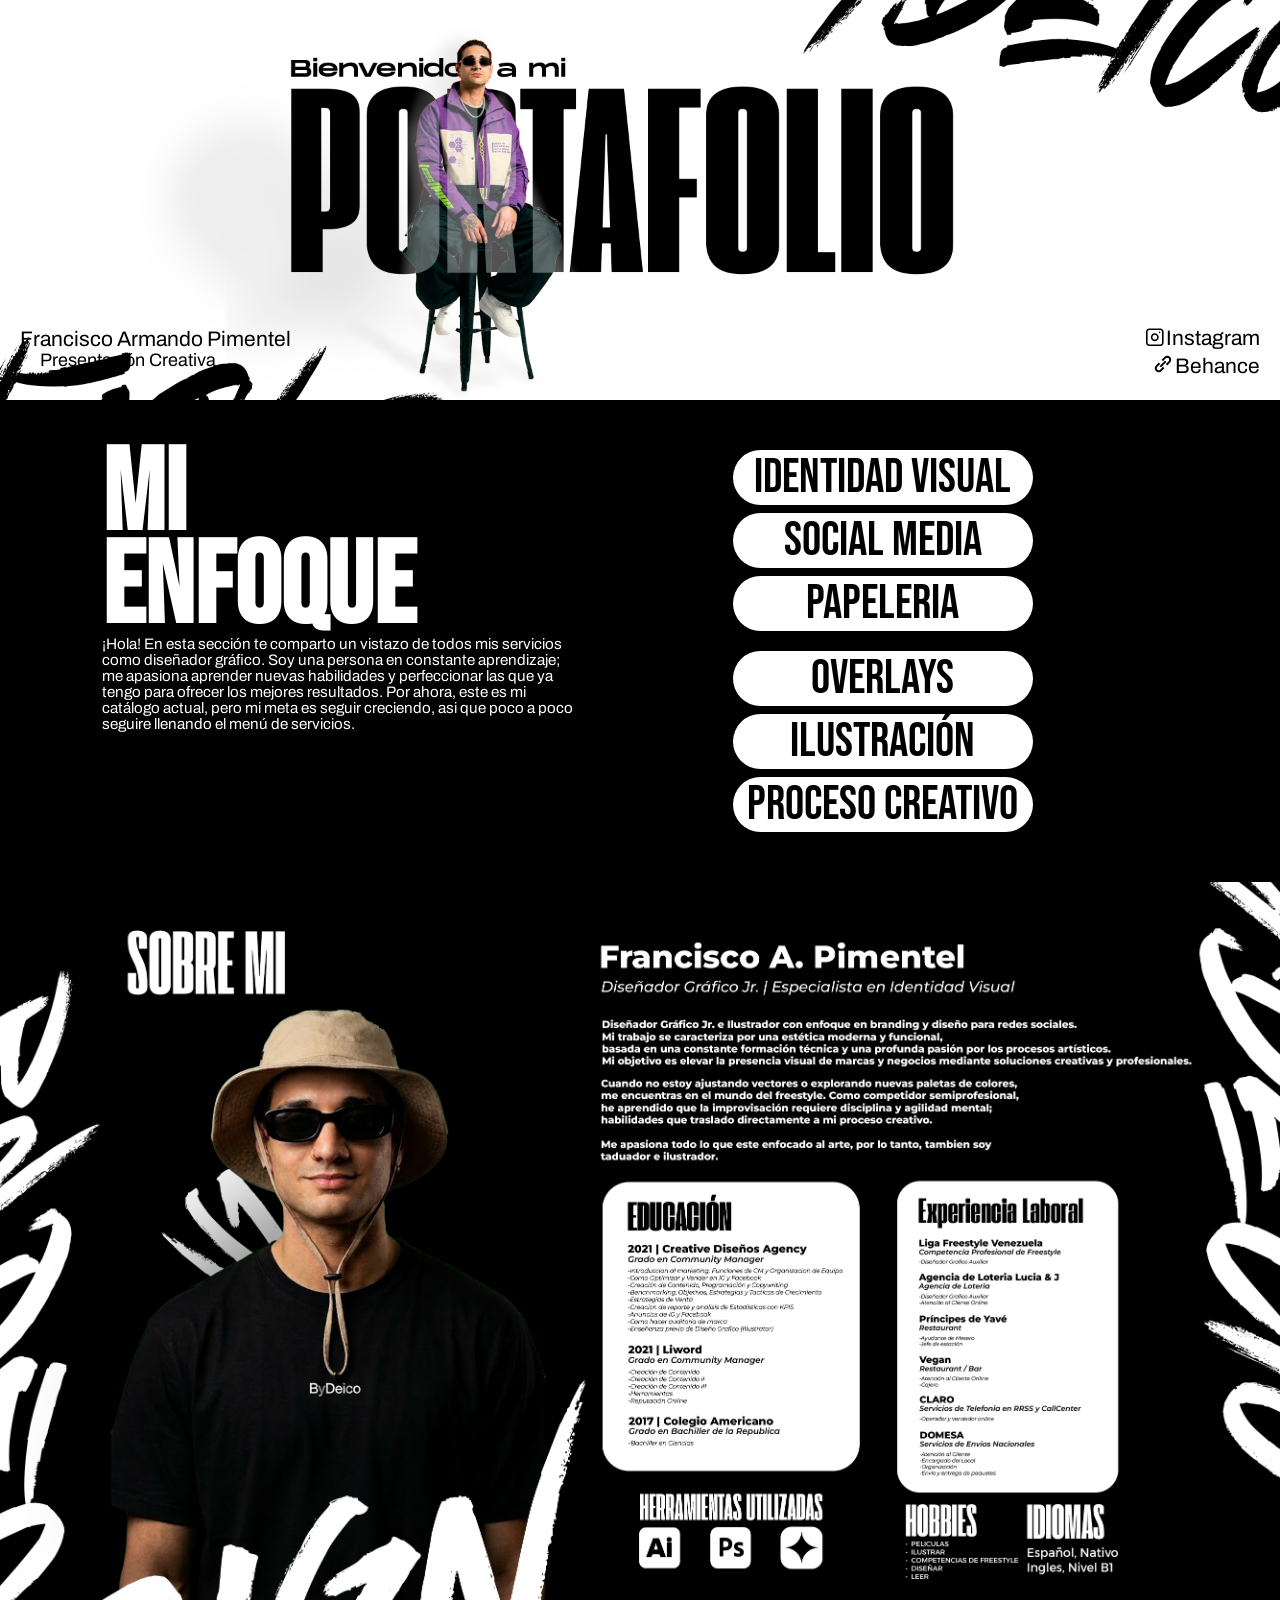
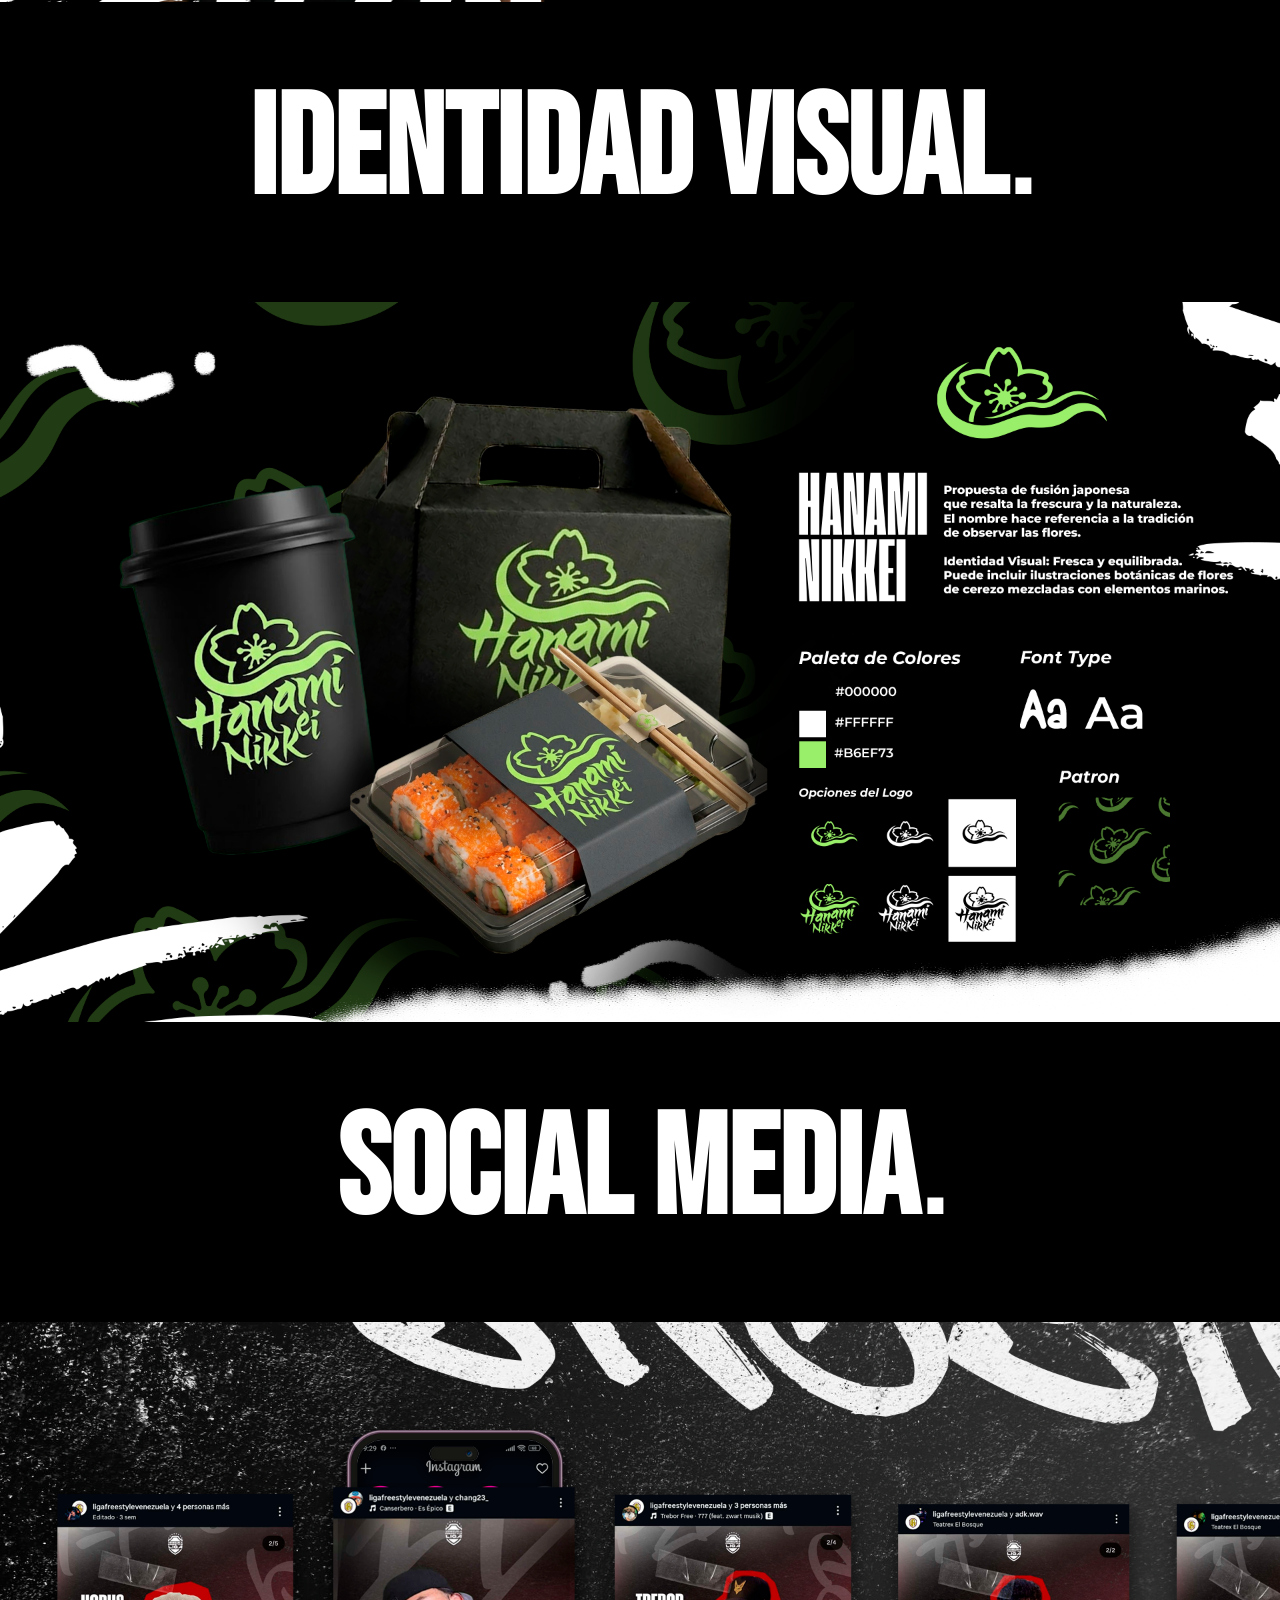
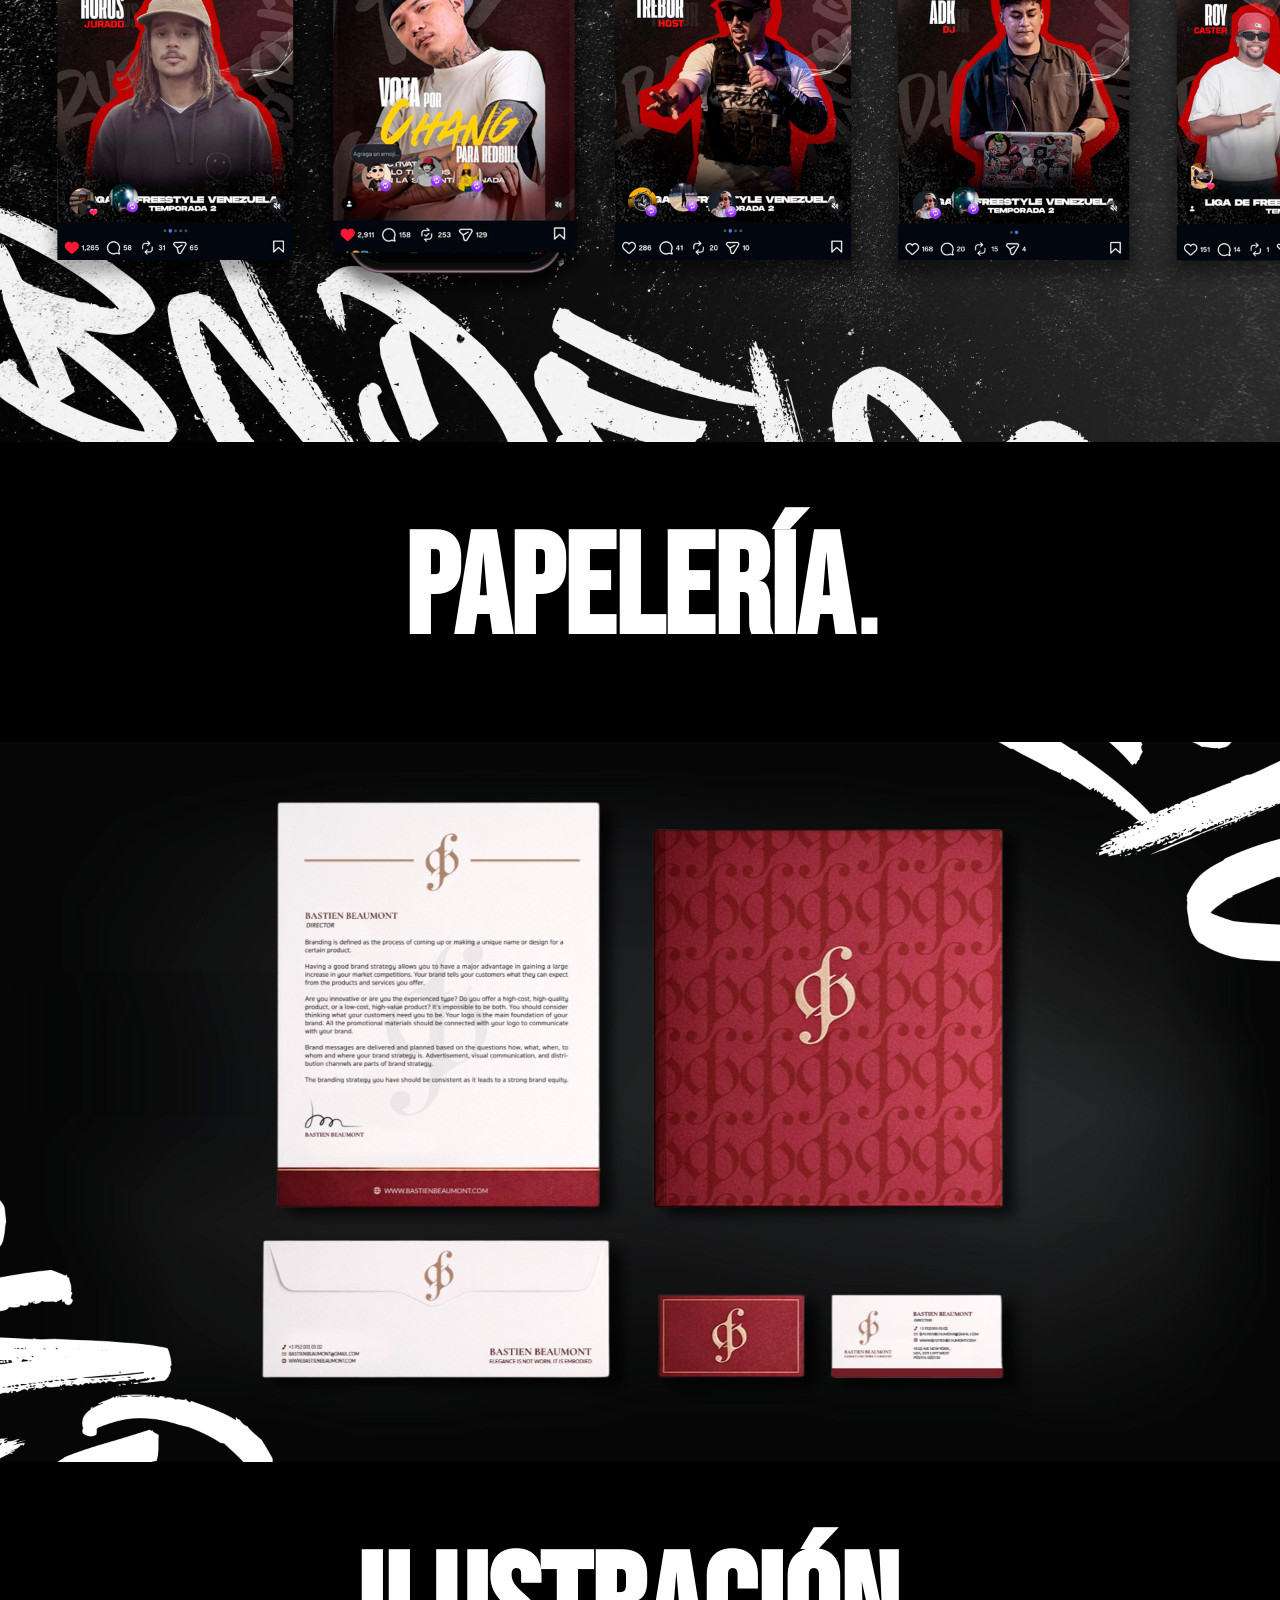
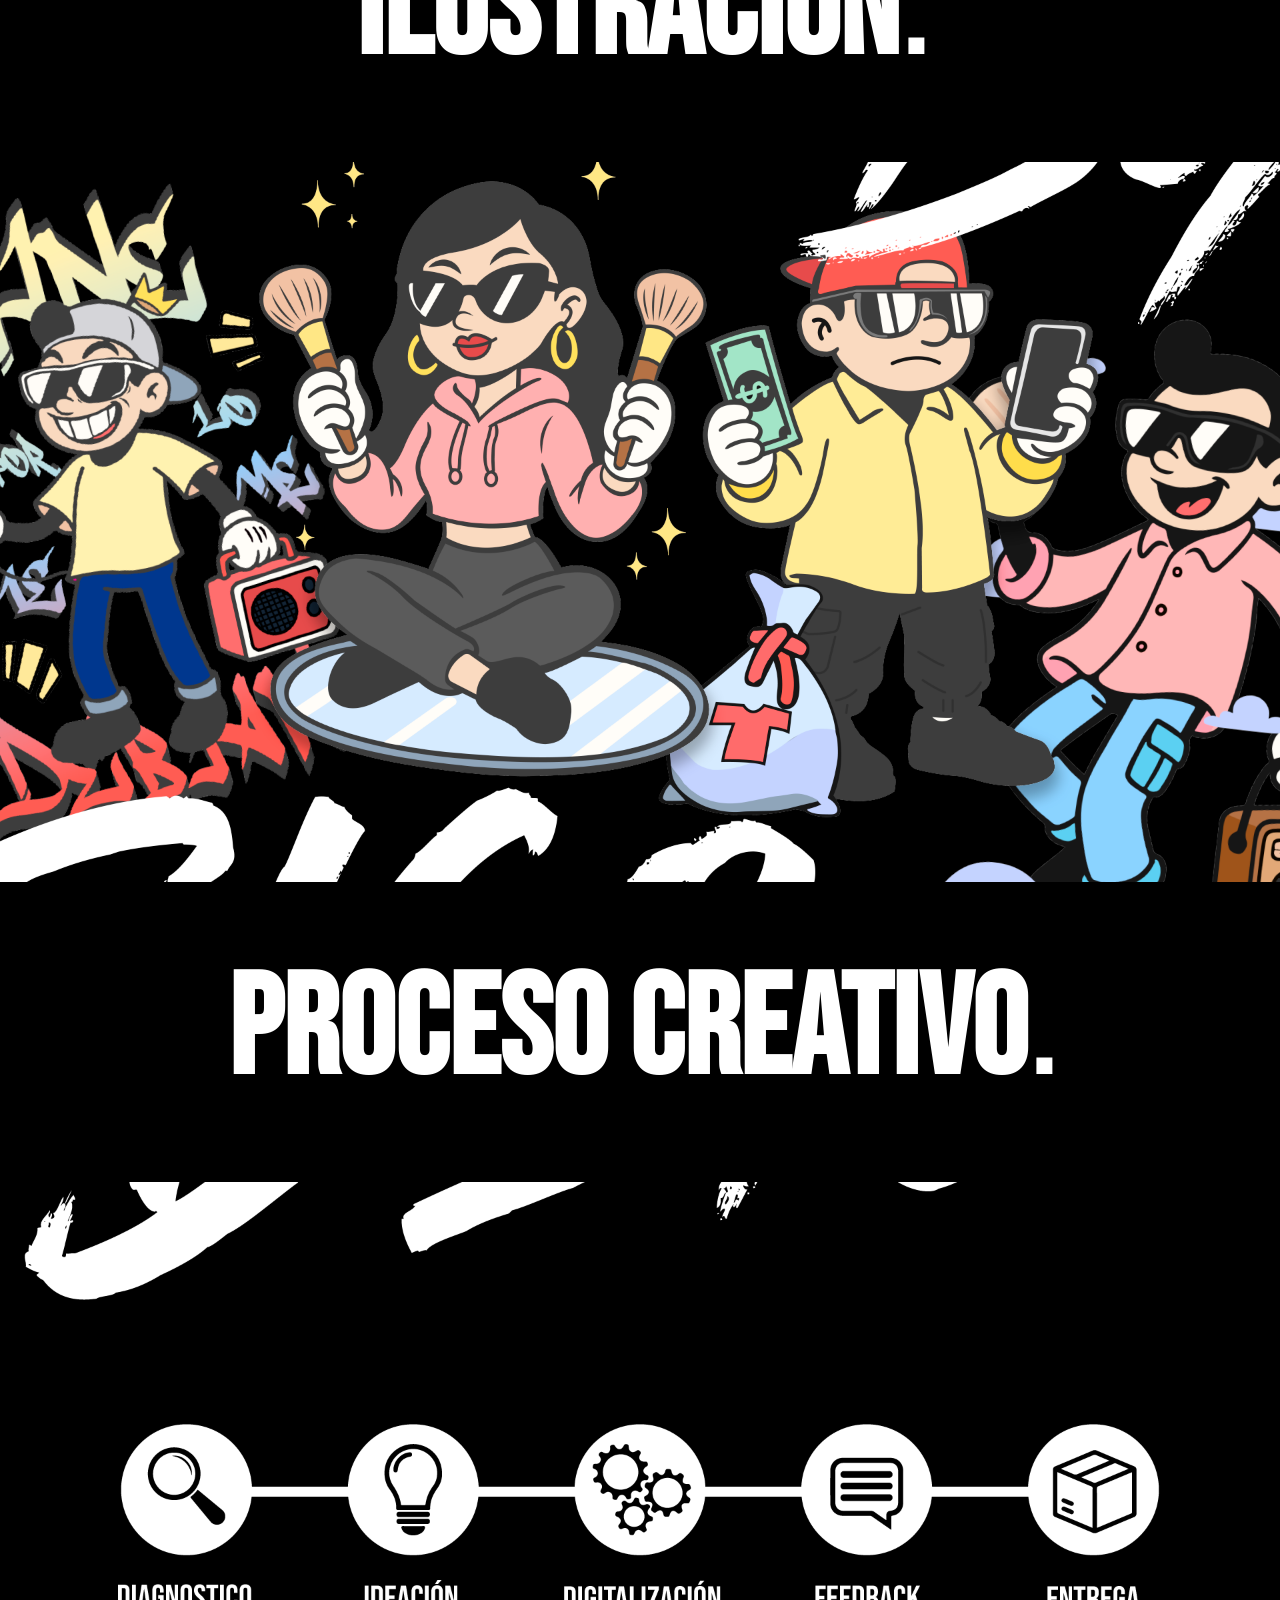
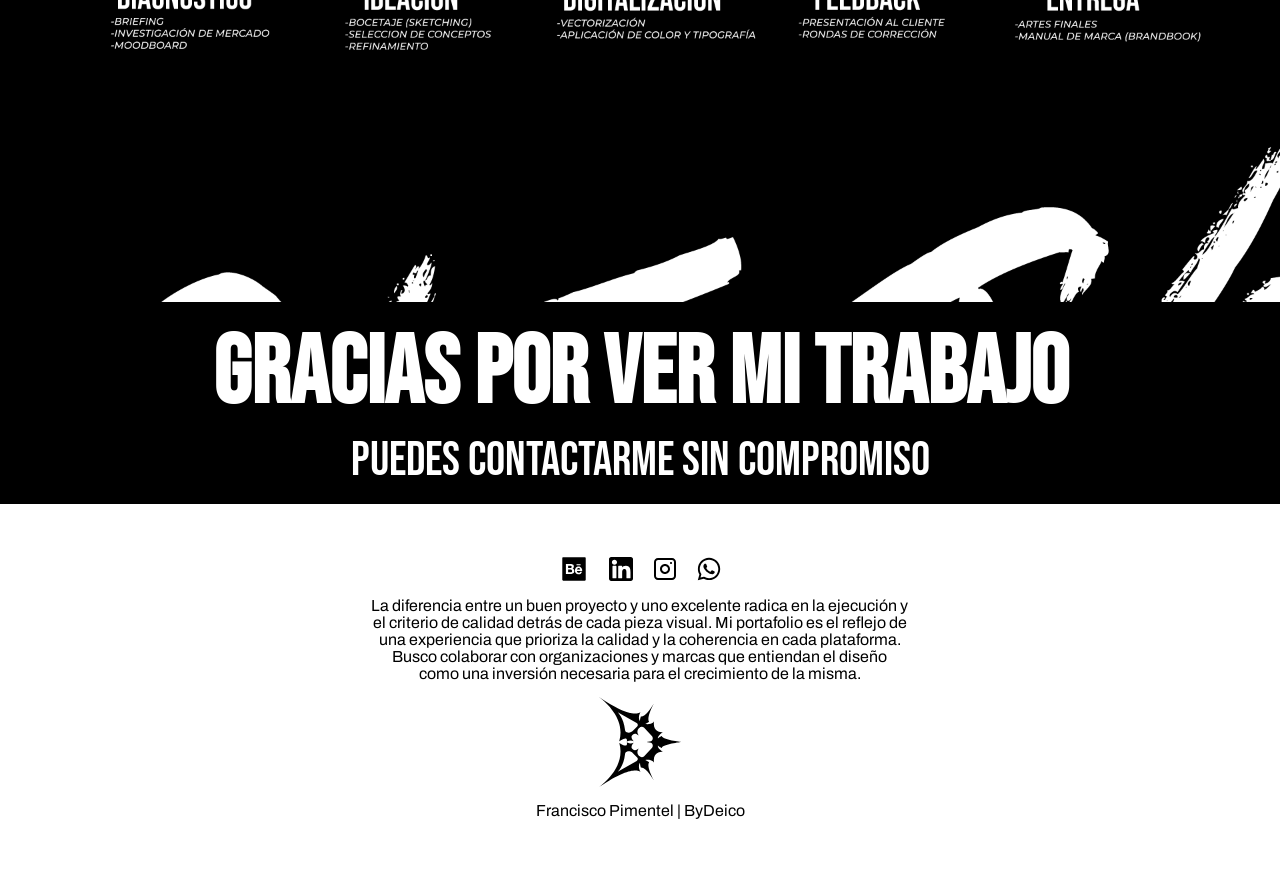
==== index.html @ e5967433 "Otra subida" ====
<!doctype html>
<html lang="en">
  <head>
    <meta charset="UTF-8" />
    <meta name="viewport" content="width=device-width, initial-scale=1.0" />
    <title>Portafolio byDeico</title>
    <link rel="stylesheet" href="visual.css" />
    <link rel="stylesheet" href="imagenes.css" />
    <link rel="stylesheet" href="botones.css" />
    <link rel="stylesheet" href="animaciones.css" />
    <link rel="stylesheet" href="textos.css" />
    <link rel="stylesheet" href="botones.css" />
    <link rel="stylesheet" href="iconos/linkicon.css" />
    <link rel="stylesheet" href="nav.css" />
  </head>
  <body>
    <nav class="nav-hidden">
      <div class="nav-deico">
        <svg
          class="nav-svg"
          version="1.1"
          id="Capa_1"
          xmlns="http://www.w3.org/2000/svg"
          xmlns:xlink="http://www.w3.org/1999/xlink"
          x="0px"
          y="0px"
          viewBox="0 0 1080 1080"
          style="enable-background: new 0 0 1080 1080"
          xml:space="preserve"
        >
          <g>
            <path
              class="st0"
              d="M658.8,548.85c21.11,11.29,25.69,39.57,9.22,56.95l-82.76,87.3c-14.52,15.32-39.01,15.05-53.19-0.58l-6.9-7.65
		c-13.64-15.13-17.04-36.9-8.66-55.47l8.65-19.18l-19.99,12.58c-13.68,8.61-31.5,6.56-42.88-4.92l-6.21-6.27
		c-14.33-14.47-6.64-33.72,4.46-50.8l11.7-13.65c-39.26,21.46-74.61-4.15-74.61-4.15c15.6,78.03-81.68,4.39-81.68,4.39
		c79.04,270.44-208.7,472.46-222.36,481.86C473.53,768.31,545.64,863.8,545.64,863.8c-35.11-66.32-5.85-98.51-5.85-98.51
		c0,26.33,9.75,49.74,9.75,49.74c61.44-2.93,139.47,140.45,139.47,140.45c-90.7-173.61-48.77-197.01-48.77-197.01l-42.91-25.36
		c80.95-7.8,94.61,30.23,94.61,30.23c-20.48-126.79,94.61-118.01,94.61-118.01c-63.4-41.94-52.67-68.27-52.67-68.27
		c2.93,9.75,41.94,27.31,41.94,27.31C781.66,563.41,986.48,540,986.48,540h-0.07c0,0-204.82-23.41-210.67-64.37
		c0,0-39.01,17.56-41.94,27.31c0,0-10.73-26.33,52.67-68.27c0,0-115.09,8.78-94.61-118.01c0,0-13.65,38.04-94.61,30.23l42.91-25.36
		c0,0-41.94-23.41,48.77-197.01c0,0-78.02,143.37-139.47,140.45c0,0-9.75,23.41-9.75,49.74c0,0-29.26-32.19,5.85-98.51
		c0,0-72.11,95.49-452.04-165.46c13.66,9.41,301.39,211.43,222.36,481.86c0,0,97.29-73.64,81.68,4.39c0,0,35.35-25.6,74.61-4.15
		l-11.7-13.65c-11.1-17.08-18.79-36.33-4.46-50.8l6.21-6.27c11.37-11.48,29.2-13.53,42.88-4.92l19.99,12.58l-8.65-19.18
		c-8.37-18.57-4.98-40.33,8.66-55.47l6.9-7.65c14.18-15.63,38.67-15.9,53.19-0.58l82.76,87.3c16.47,17.37,11.89,45.66-9.22,56.95
		l-49.78,7.79L658.8,548.85z M509.62,372.24l-46.11,47.52c-17.05,17.57-42.76,23.64-65.87,15.53v0
		c-10.6-3.72-18.03-13.27-19.16-24.45C365.12,278.28,299,218.42,299,218.42l205.27,116.43C517.86,342.56,520.5,361.03,509.62,372.24
		z M504.34,745.15L299.07,861.58c0,0,66.12-59.87,79.48-192.43c1.13-11.18,8.56-20.73,19.16-24.45v0
		c23.11-8.11,48.82-2.05,65.87,15.53l46.11,47.52C520.58,718.97,517.93,737.44,504.34,745.15z"
            />
          </g>
        </svg>
      </div>
      <div class="nav-botones">
        <a href="#identidadvisualv">Identidad Visual</a>
        <a href="#socialmediav">Social Media</a>
        <a href="#papeleriav">Papeleria</a>
        <a href="#overlaysv">Overlays</a>
        <a href="#ilustracionv">Ilustración</a>
        <a href="#procesocreativov">Proceso Creativo</a>
      </div>
      <div class="nav-logos">
        <a href="https://www.behance.net/ByDeico" target="_blank">
          <svg
            width="30px"
            height="30px"
            viewBox="0 0 1024 1024"
            xmlns="http://www.w3.org/2000/svg"
            class="icon"
          >
            <path
              d="M880 112H144c-17.7 0-32 14.3-32 32v736c0 17.7 14.3 32 32 32h736c17.7 0 32-14.3 32-32V144c0-17.7-14.3-32-32-32zM598.5 350.9h138.4v33.7H598.5v-33.7zM512 628.8a89.52 89.52 0 0 1-27 31c-11.8 8.2-24.9 14.2-38.8 17.7a167.4 167.4 0 0 1-44.6 5.7H236V342.1h161c16.3 0 31.1 1.5 44.6 4.3 13.4 2.8 24.8 7.6 34.4 14.1 9.5 6.5 17 15.2 22.3 26 5.2 10.7 7.9 24.1 7.9 40 0 17.2-3.9 31.4-11.7 42.9-7.9 11.5-19.3 20.8-34.8 28.1 21.1 6 36.6 16.7 46.8 31.7 10.4 15.2 15.5 33.4 15.5 54.8 0 17.4-3.3 32.3-10 44.8zM790.8 576H612.4c0 19.4 6.7 38 16.8 48 10.2 9.9 24.8 14.9 43.9 14.9 13.8 0 25.5-3.5 35.5-10.4 9.9-6.9 15.9-14.2 18.1-21.8h59.8c-9.6 29.7-24.2 50.9-44 63.7-19.6 12.8-43.6 19.2-71.5 19.2-19.5 0-37-3.2-52.7-9.3-15.1-5.9-28.7-14.9-39.9-26.5a121.2 121.2 0 0 1-25.1-41.2c-6.1-16.9-9.1-34.7-8.9-52.6 0-18.5 3.1-35.7 9.1-51.7 11.5-31.1 35.4-56 65.9-68.9 16.3-6.8 33.8-10.2 51.5-10 21 0 39.2 4 55 12.2a111.6 111.6 0 0 1 38.6 32.8c10.1 13.7 17.2 29.3 21.7 46.9 4.3 17.3 5.8 35.5 4.6 54.7zm-122-95.6c-10.8 0-19.9 1.9-26.9 5.6-7 3.7-12.8 8.3-17.2 13.6a48.4 48.4 0 0 0-9.1 17.4c-1.6 5.3-2.7 10.7-3.1 16.2H723c-1.6-17.3-7.6-30.1-15.6-39.1-8.4-8.9-21.9-13.7-38.6-13.7zm-248.5-10.1c8.7-6.3 12.9-16.7 12.9-31 .3-6.8-1.1-13.5-4.1-19.6-2.7-4.9-6.7-9-11.6-11.9a44.8 44.8 0 0 0-16.6-6c-6.4-1.2-12.9-1.8-19.3-1.7h-70.3v79.7h76.1c13.1.1 24.2-3.1 32.9-9.5zm11.8 72c-9.8-7.5-22.9-11.2-39.2-11.2h-81.8v94h80.2c7.5 0 14.4-.7 21.1-2.1s12.7-3.8 17.8-7.2c5.1-3.3 9.2-7.8 12.3-13.6 3-5.8 4.5-13.2 4.5-22.1 0-17.7-5-30.2-14.9-37.8z"
            />
          </svg>
        </a>
        <a href="https://www.linkedin.com/in/bydeico/" target="_blank">
          <svg
            height="24px"
            width="24px"
            version="1.1"
            id="Layer_1"
            xmlns="http://www.w3.org/2000/svg"
            xmlns:xlink="http://www.w3.org/1999/xlink"
            viewBox="0 0 382 382"
            xml:space="preserve"
          >
            <path
              d="M347.445,0H34.555C15.471,0,0,15.471,0,34.555v312.889C0,366.529,15.471,382,34.555,382h312.889
	C366.529,382,382,366.529,382,347.444V34.555C382,15.471,366.529,0,347.445,0z M118.207,329.844c0,5.554-4.502,10.056-10.056,10.056
	H65.345c-5.554,0-10.056-4.502-10.056-10.056V150.403c0-5.554,4.502-10.056,10.056-10.056h42.806
	c5.554,0,10.056,4.502,10.056,10.056V329.844z M86.748,123.432c-22.459,0-40.666-18.207-40.666-40.666S64.289,42.1,86.748,42.1
	s40.666,18.207,40.666,40.666S109.208,123.432,86.748,123.432z M341.91,330.654c0,5.106-4.14,9.246-9.246,9.246H286.73
	c-5.106,0-9.246-4.14-9.246-9.246v-84.168c0-12.556,3.683-55.021-32.813-55.021c-28.309,0-34.051,29.066-35.204,42.11v97.079
	c0,5.106-4.139,9.246-9.246,9.246h-44.426c-5.106,0-9.246-4.14-9.246-9.246V149.593c0-5.106,4.14-9.246,9.246-9.246h44.426
	c5.106,0,9.246,4.14,9.246,9.246v15.655c10.497-15.753,26.097-27.912,59.312-27.912c73.552,0,73.131,68.716,73.131,106.472
	L341.91,330.654L341.91,330.654z"
            />
          </svg>
        </a>
        <a href="https://www.instagram.com/bydeico/" target="_blank">
          <svg
            width="24px"
            height="24px"
            viewBox="0 0 24 24"
            fill="none"
            xmlns="http://www.w3.org/2000/svg"
          >
            <path
              fill-rule="evenodd"
              clip-rule="evenodd"
              d="M12 7C9.23858 7 7 9.23858 7 12C7 14.7614 9.23858 17 12 17C14.7614 17 17 14.7614 17 12C17 9.23858 14.7614 7 12 7ZM9 12C9 13.6569 10.3431 15 12 15C13.6569 15 15 13.6569 15 12C15 10.3431 13.6569 9 12 9C10.3431 9 9 10.3431 9 12Z"
            />
            <path
              d="M18 5C17.4477 5 17 5.44772 17 6C17 6.55228 17.4477 7 18 7C18.5523 7 19 6.55228 19 6C19 5.44772 18.5523 5 18 5Z"
            />
            <path
              fill-rule="evenodd"
              clip-rule="evenodd"
              d="M5 1C2.79086 1 1 2.79086 1 5V19C1 21.2091 2.79086 23 5 23H19C21.2091 23 23 21.2091 23 19V5C23 2.79086 21.2091 1 19 1H5ZM19 3H5C3.89543 3 3 3.89543 3 5V19C3 20.1046 3.89543 21 5 21H19C20.1046 21 21 20.1046 21 19V5C21 3.89543 20.1046 3 19 3Z"
            />
          </svg>
        </a>
        <a href="https://wa.me/584142463942" target="_blank">
          <?xml version="1.0" encoding="utf-8"?>
          <!-- Uploaded to: SVG Repo, www.svgrepo.com, Generator: SVG Repo Mixer Tools -->
          <svg
            width="24px"
            height="24px"
            viewBox="0 0 32 32"
            version="1.1"
            xmlns="http://www.w3.org/2000/svg"
          >
            <title>whatsapp</title>
            <path
              d="M26.576 5.363c-2.69-2.69-6.406-4.354-10.511-4.354-8.209 0-14.865 6.655-14.865 14.865 0 2.732 0.737 5.291 2.022 7.491l-0.038-0.070-2.109 7.702 7.879-2.067c2.051 1.139 4.498 1.809 7.102 1.809h0.006c8.209-0.003 14.862-6.659 14.862-14.868 0-4.103-1.662-7.817-4.349-10.507l0 0zM16.062 28.228h-0.005c-0 0-0.001 0-0.001 0-2.319 0-4.489-0.64-6.342-1.753l0.056 0.031-0.451-0.267-4.675 1.227 1.247-4.559-0.294-0.467c-1.185-1.862-1.889-4.131-1.889-6.565 0-6.822 5.531-12.353 12.353-12.353s12.353 5.531 12.353 12.353c0 6.822-5.53 12.353-12.353 12.353h-0zM22.838 18.977c-0.371-0.186-2.197-1.083-2.537-1.208-0.341-0.124-0.589-0.185-0.837 0.187-0.246 0.371-0.958 1.207-1.175 1.455-0.216 0.249-0.434 0.279-0.805 0.094-1.15-0.466-2.138-1.087-2.997-1.852l0.010 0.009c-0.799-0.74-1.484-1.587-2.037-2.521l-0.028-0.052c-0.216-0.371-0.023-0.572 0.162-0.757 0.167-0.166 0.372-0.434 0.557-0.65 0.146-0.179 0.271-0.384 0.366-0.604l0.006-0.017c0.043-0.087 0.068-0.188 0.068-0.296 0-0.131-0.037-0.253-0.101-0.357l0.002 0.003c-0.094-0.186-0.836-2.014-1.145-2.758-0.302-0.724-0.609-0.625-0.836-0.637-0.216-0.010-0.464-0.012-0.712-0.012-0.395 0.010-0.746 0.188-0.988 0.463l-0.001 0.002c-0.802 0.761-1.3 1.834-1.3 3.023 0 0.026 0 0.053 0.001 0.079l-0-0.004c0.131 1.467 0.681 2.784 1.527 3.857l-0.012-0.015c1.604 2.379 3.742 4.282 6.251 5.564l0.094 0.043c0.548 0.248 1.25 0.513 1.968 0.74l0.149 0.041c0.442 0.14 0.951 0.221 1.479 0.221 0.303 0 0.601-0.027 0.889-0.078l-0.031 0.004c1.069-0.223 1.956-0.868 2.497-1.749l0.009-0.017c0.165-0.366 0.261-0.793 0.261-1.242 0-0.185-0.016-0.366-0.047-0.542l0.003 0.019c-0.092-0.155-0.34-0.247-0.712-0.434z"
            ></path>
          </svg>
        </a>
      </div>
    </nav>
    <div class="imagen-contenedor">
      <!--Imagen de Portada, link de Behance, y texto-->
      <img class="portada-imagen" src="assets/Imagenes/portada.png" alt="Potada Portafolio" />
      <div class="texto-encima dg1">
        <!--Subtitulo del Nombre-->
        <h2>Presentación Creativa</h2>
      </div>
      <div class="texto-encima dg2">
        <!--Mi Nombre-->
        <h2>Francisco Armando Pimentel</h2>
      </div>
      <div class="texto-encima dg3">
        <!--Boton de Behance-->
        <h2>
          <a class="lb" href="https://www.behance.net/ByDeico" target="_blank">
            <div>
              <svg
                width="24"
                height="24"
                viewBox="0 0 24 24"
                fill="none"
                xmlns="http://www.w3.org/2000/svg"
              >
                <path
                  d="M14.8284 12L16.2426 13.4142L19.071 10.5858C20.6331 9.02365 20.6331 6.49099 19.071 4.9289C17.509 3.3668 14.9763 3.3668 13.4142 4.9289L10.5858 7.75732L12 9.17154L14.8284 6.34311C15.6095 5.56206 16.8758 5.56206 17.6568 6.34311C18.4379 7.12416 18.4379 8.39049 17.6568 9.17154L14.8284 12Z"
                  fill="currentColor"
                />
                <path
                  d="M12 14.8285L13.4142 16.2427L10.5858 19.0711C9.02372 20.6332 6.49106 20.6332 4.92896 19.0711C3.36686 17.509 3.36686 14.9764 4.92896 13.4143L7.75739 10.5858L9.1716 12L6.34317 14.8285C5.56212 15.6095 5.56212 16.8758 6.34317 17.6569C7.12422 18.4379 8.39055 18.4379 9.1716 17.6569L12 14.8285Z"
                  fill="currentColor"
                />
                <path
                  d="M14.8285 10.5857C15.219 10.1952 15.219 9.56199 14.8285 9.17147C14.4379 8.78094 13.8048 8.78094 13.4142 9.17147L9.1716 13.4141C8.78107 13.8046 8.78107 14.4378 9.1716 14.8283C9.56212 15.2188 10.1953 15.2188 10.5858 14.8283L14.8285 10.5857Z"
                  fill="currentColor"
                />
              </svg>
            </div>
            <p>Behance</p>
          </a>
        </h2>
      </div>
      <div class="texto-encima dg4">
        <!--Boton de IG-->
        <h2>
          <a class="li" href="https://www.instagram.com/bydeico/" target="_blank">
            <div>
              <svg
                width="20"
                height="20"
                viewBox="1 -2 25 25"
                fill="none"
                xmlns="http://www.w3.org/2000/svg"
              >
                <path
                  fill-rule="evenodd"
                  clip-rule="evenodd"
                  d="M12 7C9.23858 7 7 9.23858 7 12C7 14.7614 9.23858 17 12 17C14.7614 17 17 14.7614 17 12C17 9.23858 14.7614 7 12 7ZM9 12C9 13.6569 10.3431 15 12 15C13.6569 15 15 13.6569 15 12C15 10.3431 13.6569 9 12 9C10.3431 9 9 10.3431 9 12Z"
                  fill="currentColor"
                />
                <path
                  d="M18 5C17.4477 5 17 5.44772 17 6C17 6.55228 17.4477 7 18 7C18.5523 7 19 6.55228 19 6C19 5.44772 18.5523 5 18 5Z"
                  fill="currentColor"
                />
                <path
                  fill-rule="evenodd"
                  clip-rule="evenodd"
                  d="M5 1C2.79086 1 1 2.79086 1 5V19C1 21.2091 2.79086 23 5 23H19C21.2091 23 23 21.2091 23 19V5C23 2.79086 21.2091 1 19 1H5ZM19 3H5C3.89543 3 3 3.89543 3 5V19C3 20.1046 3.89543 21 5 21H19C20.1046 21 21 20.1046 21 19V5C21 3.89543 20.1046 3 19 3Z"
                  fill="currentColor"
                />
              </svg>
            </div>
            <p>Instagram</p>
          </a>
        </h2>
      </div>
    </div>

    <div class="perfil-profesional">
      <!--Aqui va a que me dedico-->
      <div class="infop">
        <h4 class="stitulos">Mi Enfoque</h4>
        <p class="infopp">
          ¡Hola! En esta sección te comparto un vistazo de todos mis servicios como diseñador
          gráfico. Soy una persona en constante aprendizaje; me apasiona aprender nuevas habilidades
          y perfeccionar las que ya tengo para ofrecer los mejores resultados. Por ahora, este es mi
          catálogo actual, pero mi meta es seguir creciendo, asi que poco a poco seguire llenando el
          menú de servicios.
        </p>
      </div>
      <div class="seccion-botones">
        <div class="mask-btn">
          <a class="botonb" href="#identidadvisualv">Identidad Visual</a>
          <a class="botonb" href="#socialmediav">Social Media</a>
          <a class="botonb" href="#papeleriav">Papeleria</a>
        </div>
        <div class="mask-btn">
          <a class="botonb" href="#overlaysv">Overlays</a>
          <a class="botonb" href="#ilustracionv">Ilustración</a>
          <a class="botonb" href="#procesocreativov">Proceso Creativo</a>
        </div>
      </div>
    </div>
    <div class="imagen-contenedor" id="sobremi">
      <!--Aqui ira la imagen sobre mi-->
      <img src="assets/Imagenes/sobremi.png" alt="About Me" />
    </div>

    <div class="titulo" id="identidadvisualv">
      <!--Titulo Identidad Visual-->
      <h3>Identidad Visual</h3>
    </div>
    <div class="imagen-contenedor">
      <!--Imagen de Mockups y varios logos-->
      <img src="assets/Imagenes/branding.png" alt="Mockups" />
    </div>

    <div class="titulo" id="socialmediav">
      <!--Titulo Social Media-->
      <h3 class="titulos">Social Media</h3>
    </div>
    <div class="imagen-contenedor">
      <!--Imagen de Posts-->
      <img src="assets/Imagenes/socialmedia.png" alt="Muestra de Posts" />
    </div>

    <div class="titulo" id="papeleriav">
      <!--Titulo Papeleria-->
      <h3 class="titulos">Papelería</h3>
    </div>
    <div class="imagen-contenedor">
      <!--Imagen de Papeleria-->
      <img src="assets/Imagenes/papeleria.png" alt="Muestra de Papeleria" />
    </div>

    <!--Titulo Ilustracion-->
    <div class="titulo" id="ilustracionv">
      <h3 class="titulos">Ilustración</h3>
    </div>
    <div class="imagen-contenedor">
      <!--Imagen de Ilustración-->
      <img src="assets/Imagenes/ilustracion.png" alt="Muestra de Ilustracion" />
    </div>

    <!--Titulo Proceso Creativo-->
    <div class="titulo" id="procesocreativov">
      <h3 class="titulos">Proceso Creativo</h3>
    </div>
    <div class="imagen-contenedor">
      <!--Imagen de Proceso Creativo-->
      <img src="assets/Imagenes/proceso.png" alt="Muestra de Proceso Creativo" />
    </div>

    <!--Titulo Proceso Creativo-->
    <div class="titulof">
      <h3>Gracias por ver mi trabajo</h3>
      <p>Puedes contactarme sin compromiso</p>
    </div>

    <!--Seccion de Contactos-->
    <div class="contacto">
      <div class="iconos">
        <a href="https://www.behance.net/ByDeico" target="_blank">
          <svg
            width="30px"
            height="30px"
            viewBox="0 0 1024 1024"
            xmlns="http://www.w3.org/2000/svg"
            class="icon"
          >
            <path
              d="M880 112H144c-17.7 0-32 14.3-32 32v736c0 17.7 14.3 32 32 32h736c17.7 0 32-14.3 32-32V144c0-17.7-14.3-32-32-32zM598.5 350.9h138.4v33.7H598.5v-33.7zM512 628.8a89.52 89.52 0 0 1-27 31c-11.8 8.2-24.9 14.2-38.8 17.7a167.4 167.4 0 0 1-44.6 5.7H236V342.1h161c16.3 0 31.1 1.5 44.6 4.3 13.4 2.8 24.8 7.6 34.4 14.1 9.5 6.5 17 15.2 22.3 26 5.2 10.7 7.9 24.1 7.9 40 0 17.2-3.9 31.4-11.7 42.9-7.9 11.5-19.3 20.8-34.8 28.1 21.1 6 36.6 16.7 46.8 31.7 10.4 15.2 15.5 33.4 15.5 54.8 0 17.4-3.3 32.3-10 44.8zM790.8 576H612.4c0 19.4 6.7 38 16.8 48 10.2 9.9 24.8 14.9 43.9 14.9 13.8 0 25.5-3.5 35.5-10.4 9.9-6.9 15.9-14.2 18.1-21.8h59.8c-9.6 29.7-24.2 50.9-44 63.7-19.6 12.8-43.6 19.2-71.5 19.2-19.5 0-37-3.2-52.7-9.3-15.1-5.9-28.7-14.9-39.9-26.5a121.2 121.2 0 0 1-25.1-41.2c-6.1-16.9-9.1-34.7-8.9-52.6 0-18.5 3.1-35.7 9.1-51.7 11.5-31.1 35.4-56 65.9-68.9 16.3-6.8 33.8-10.2 51.5-10 21 0 39.2 4 55 12.2a111.6 111.6 0 0 1 38.6 32.8c10.1 13.7 17.2 29.3 21.7 46.9 4.3 17.3 5.8 35.5 4.6 54.7zm-122-95.6c-10.8 0-19.9 1.9-26.9 5.6-7 3.7-12.8 8.3-17.2 13.6a48.4 48.4 0 0 0-9.1 17.4c-1.6 5.3-2.7 10.7-3.1 16.2H723c-1.6-17.3-7.6-30.1-15.6-39.1-8.4-8.9-21.9-13.7-38.6-13.7zm-248.5-10.1c8.7-6.3 12.9-16.7 12.9-31 .3-6.8-1.1-13.5-4.1-19.6-2.7-4.9-6.7-9-11.6-11.9a44.8 44.8 0 0 0-16.6-6c-6.4-1.2-12.9-1.8-19.3-1.7h-70.3v79.7h76.1c13.1.1 24.2-3.1 32.9-9.5zm11.8 72c-9.8-7.5-22.9-11.2-39.2-11.2h-81.8v94h80.2c7.5 0 14.4-.7 21.1-2.1s12.7-3.8 17.8-7.2c5.1-3.3 9.2-7.8 12.3-13.6 3-5.8 4.5-13.2 4.5-22.1 0-17.7-5-30.2-14.9-37.8z"
            />
          </svg>
        </a>
        <a href="https://www.linkedin.com/in/bydeico/" target="_blank">
          <svg
            height="24px"
            width="24px"
            version="1.1"
            id="Layer_1"
            xmlns="http://www.w3.org/2000/svg"
            xmlns:xlink="http://www.w3.org/1999/xlink"
            viewBox="0 0 382 382"
            xml:space="preserve"
          >
            <path
              d="M347.445,0H34.555C15.471,0,0,15.471,0,34.555v312.889C0,366.529,15.471,382,34.555,382h312.889
	C366.529,382,382,366.529,382,347.444V34.555C382,15.471,366.529,0,347.445,0z M118.207,329.844c0,5.554-4.502,10.056-10.056,10.056
	H65.345c-5.554,0-10.056-4.502-10.056-10.056V150.403c0-5.554,4.502-10.056,10.056-10.056h42.806
	c5.554,0,10.056,4.502,10.056,10.056V329.844z M86.748,123.432c-22.459,0-40.666-18.207-40.666-40.666S64.289,42.1,86.748,42.1
	s40.666,18.207,40.666,40.666S109.208,123.432,86.748,123.432z M341.91,330.654c0,5.106-4.14,9.246-9.246,9.246H286.73
	c-5.106,0-9.246-4.14-9.246-9.246v-84.168c0-12.556,3.683-55.021-32.813-55.021c-28.309,0-34.051,29.066-35.204,42.11v97.079
	c0,5.106-4.139,9.246-9.246,9.246h-44.426c-5.106,0-9.246-4.14-9.246-9.246V149.593c0-5.106,4.14-9.246,9.246-9.246h44.426
	c5.106,0,9.246,4.14,9.246,9.246v15.655c10.497-15.753,26.097-27.912,59.312-27.912c73.552,0,73.131,68.716,73.131,106.472
	L341.91,330.654L341.91,330.654z"
            />
          </svg>
        </a>
        <a href="https://www.instagram.com/bydeico/" target="_blank">
          <svg
            width="24px"
            height="24px"
            viewBox="0 0 24 24"
            fill="none"
            xmlns="http://www.w3.org/2000/svg"
          >
            <path
              fill-rule="evenodd"
              clip-rule="evenodd"
              d="M12 7C9.23858 7 7 9.23858 7 12C7 14.7614 9.23858 17 12 17C14.7614 17 17 14.7614 17 12C17 9.23858 14.7614 7 12 7ZM9 12C9 13.6569 10.3431 15 12 15C13.6569 15 15 13.6569 15 12C15 10.3431 13.6569 9 12 9C10.3431 9 9 10.3431 9 12Z"
            />
            <path
              d="M18 5C17.4477 5 17 5.44772 17 6C17 6.55228 17.4477 7 18 7C18.5523 7 19 6.55228 19 6C19 5.44772 18.5523 5 18 5Z"
            />
            <path
              fill-rule="evenodd"
              clip-rule="evenodd"
              d="M5 1C2.79086 1 1 2.79086 1 5V19C1 21.2091 2.79086 23 5 23H19C21.2091 23 23 21.2091 23 19V5C23 2.79086 21.2091 1 19 1H5ZM19 3H5C3.89543 3 3 3.89543 3 5V19C3 20.1046 3.89543 21 5 21H19C20.1046 21 21 20.1046 21 19V5C21 3.89543 20.1046 3 19 3Z"
            />
          </svg>
        </a>
        <a href="https://wa.me/584142463942" target="_blank">
          <?xml version="1.0" encoding="utf-8"?>
          <!-- Uploaded to: SVG Repo, www.svgrepo.com, Generator: SVG Repo Mixer Tools -->
          <svg
            width="24px"
            height="24px"
            viewBox="0 0 32 32"
            version="1.1"
            xmlns="http://www.w3.org/2000/svg"
          >
            <title>whatsapp</title>
            <path
              d="M26.576 5.363c-2.69-2.69-6.406-4.354-10.511-4.354-8.209 0-14.865 6.655-14.865 14.865 0 2.732 0.737 5.291 2.022 7.491l-0.038-0.070-2.109 7.702 7.879-2.067c2.051 1.139 4.498 1.809 7.102 1.809h0.006c8.209-0.003 14.862-6.659 14.862-14.868 0-4.103-1.662-7.817-4.349-10.507l0 0zM16.062 28.228h-0.005c-0 0-0.001 0-0.001 0-2.319 0-4.489-0.64-6.342-1.753l0.056 0.031-0.451-0.267-4.675 1.227 1.247-4.559-0.294-0.467c-1.185-1.862-1.889-4.131-1.889-6.565 0-6.822 5.531-12.353 12.353-12.353s12.353 5.531 12.353 12.353c0 6.822-5.53 12.353-12.353 12.353h-0zM22.838 18.977c-0.371-0.186-2.197-1.083-2.537-1.208-0.341-0.124-0.589-0.185-0.837 0.187-0.246 0.371-0.958 1.207-1.175 1.455-0.216 0.249-0.434 0.279-0.805 0.094-1.15-0.466-2.138-1.087-2.997-1.852l0.010 0.009c-0.799-0.74-1.484-1.587-2.037-2.521l-0.028-0.052c-0.216-0.371-0.023-0.572 0.162-0.757 0.167-0.166 0.372-0.434 0.557-0.65 0.146-0.179 0.271-0.384 0.366-0.604l0.006-0.017c0.043-0.087 0.068-0.188 0.068-0.296 0-0.131-0.037-0.253-0.101-0.357l0.002 0.003c-0.094-0.186-0.836-2.014-1.145-2.758-0.302-0.724-0.609-0.625-0.836-0.637-0.216-0.010-0.464-0.012-0.712-0.012-0.395 0.010-0.746 0.188-0.988 0.463l-0.001 0.002c-0.802 0.761-1.3 1.834-1.3 3.023 0 0.026 0 0.053 0.001 0.079l-0-0.004c0.131 1.467 0.681 2.784 1.527 3.857l-0.012-0.015c1.604 2.379 3.742 4.282 6.251 5.564l0.094 0.043c0.548 0.248 1.25 0.513 1.968 0.74l0.149 0.041c0.442 0.14 0.951 0.221 1.479 0.221 0.303 0 0.601-0.027 0.889-0.078l-0.031 0.004c1.069-0.223 1.956-0.868 2.497-1.749l0.009-0.017c0.165-0.366 0.261-0.793 0.261-1.242 0-0.185-0.016-0.366-0.047-0.542l0.003 0.019c-0.092-0.155-0.34-0.247-0.712-0.434z"
            ></path>
          </svg>
        </a>
      </div>
      <div class="texto">
        <p>
          La diferencia entre un buen proyecto y uno excelente radica en la ejecución y el criterio
          de calidad detrás de cada pieza visual. Mi portafolio es el reflejo de una experiencia que
          prioriza la calidad y la coherencia en cada plataforma. Busco colaborar con organizaciones
          y marcas que entiendan el diseño como una inversión necesaria para el crecimiento de la
          misma.
        </p>
      </div>
      <div class="logo">
        <svg
          class="nav-svg"
          version="1.1"
          id="Capa_1"
          xmlns="http://www.w3.org/2000/svg"
          xmlns:xlink="http://www.w3.org/1999/xlink"
          x="0px"
          y="0px"
          viewBox="0 0 1080 1080"
          style="enable-background: new 0 0 1080 1080"
          xml:space="preserve"
        >
          <g>
            <path
              class="st0"
              d="M658.8,548.85c21.11,11.29,25.69,39.57,9.22,56.95l-82.76,87.3c-14.52,15.32-39.01,15.05-53.19-0.58l-6.9-7.65
		c-13.64-15.13-17.04-36.9-8.66-55.47l8.65-19.18l-19.99,12.58c-13.68,8.61-31.5,6.56-42.88-4.92l-6.21-6.27
		c-14.33-14.47-6.64-33.72,4.46-50.8l11.7-13.65c-39.26,21.46-74.61-4.15-74.61-4.15c15.6,78.03-81.68,4.39-81.68,4.39
		c79.04,270.44-208.7,472.46-222.36,481.86C473.53,768.31,545.64,863.8,545.64,863.8c-35.11-66.32-5.85-98.51-5.85-98.51
		c0,26.33,9.75,49.74,9.75,49.74c61.44-2.93,139.47,140.45,139.47,140.45c-90.7-173.61-48.77-197.01-48.77-197.01l-42.91-25.36
		c80.95-7.8,94.61,30.23,94.61,30.23c-20.48-126.79,94.61-118.01,94.61-118.01c-63.4-41.94-52.67-68.27-52.67-68.27
		c2.93,9.75,41.94,27.31,41.94,27.31C781.66,563.41,986.48,540,986.48,540h-0.07c0,0-204.82-23.41-210.67-64.37
		c0,0-39.01,17.56-41.94,27.31c0,0-10.73-26.33,52.67-68.27c0,0-115.09,8.78-94.61-118.01c0,0-13.65,38.04-94.61,30.23l42.91-25.36
		c0,0-41.94-23.41,48.77-197.01c0,0-78.02,143.37-139.47,140.45c0,0-9.75,23.41-9.75,49.74c0,0-29.26-32.19,5.85-98.51
		c0,0-72.11,95.49-452.04-165.46c13.66,9.41,301.39,211.43,222.36,481.86c0,0,97.29-73.64,81.68,4.39c0,0,35.35-25.6,74.61-4.15
		l-11.7-13.65c-11.1-17.08-18.79-36.33-4.46-50.8l6.21-6.27c11.37-11.48,29.2-13.53,42.88-4.92l19.99,12.58l-8.65-19.18
		c-8.37-18.57-4.98-40.33,8.66-55.47l6.9-7.65c14.18-15.63,38.67-15.9,53.19-0.58l82.76,87.3c16.47,17.37,11.89,45.66-9.22,56.95
		l-49.78,7.79L658.8,548.85z M509.62,372.24l-46.11,47.52c-17.05,17.57-42.76,23.64-65.87,15.53v0
		c-10.6-3.72-18.03-13.27-19.16-24.45C365.12,278.28,299,218.42,299,218.42l205.27,116.43C517.86,342.56,520.5,361.03,509.62,372.24
		z M504.34,745.15L299.07,861.58c0,0,66.12-59.87,79.48-192.43c1.13-11.18,8.56-20.73,19.16-24.45v0
		c23.11-8.11,48.82-2.05,65.87,15.53l46.11,47.52C520.58,718.97,517.93,737.44,504.34,745.15z"
            />
          </g>
        </svg>
      </div>
      <div class="firma">
        <p>Francisco Pimentel | ByDeico</p>
      </div>
    </div>
    <script src="nav-visibility.js"></script>
  </body>
</html>
---- visual.css ----
* {
  margin: 0px;
  border: 0px;
  box-sizing: border-box;
  font-family: "f-archive", sans-serif;
}
html {
  scroll-behavior: smooth;
}
:root {
  /* Definimos el degradado una sola vez para que sea fácil de cambiar*/
  --bg-gradient: linear-gradient(135deg, #f8d877, #eb9c70, #df636a, #d32563);
}

/*Font de Archive Para Info*/
@font-face {
  font-family: "f-archive";
  src: url("fonts/Archivo-VariableFont_wdth\,wght.ttf") format("truetype");
  font-weight: normal;
  font-style: normal;
}

/*Font de Bebas Neue Para Titulos*/
@font-face {
  font-family: "f-bebas";
  src: url("fonts/bebasneue/Bebas_Neue/BebasNeue-Regular.ttf") format("truetype");
  font-weight: normal;
  font-style: normal;
}

/*Inicio de Perfil Profesional*/
.perfil-profesional {
  background-color: black;
  height: auto;
  width: 100%;
  display: flex;
  flex-direction: row;
  justify-content: space-between;
  padding: 50px 8%;
  gap: 10px;
}

/*Seccion de Contactos*/
div.contacto {
  background: white;
  height: fit-content;
  width: 100%;
  display: flex;
  flex-direction: column;
  padding: 50px 8%;
  gap: 10px;
}

div.contacto div.iconos {
  display: flex;
  flex-direction: row;
  align-items: center;
  justify-content: center;
  gap: 20px;
}

div.contacto div.iconos svg {
  fill: black;
  text-decoration: none;
}

div.contacto div.texto,
div.contacto div.firma {
  display: flex;
  flex-direction: row;
  align-items: center;
  justify-content: center;
  color: black;
  text-align: center;
}

div.contacto div.texto p {
  width: 50%;
}

div.contacto div.logo {
  display: flex;
  flex-direction: row;
  align-items: center;
  justify-content: center;
}

div.contacto div.logo svg {
  width: 100px;
  height: 100px;
  fill: black;
}
---- imagenes.css ----
/*Imagenes*/
.imagen-contenedor {
  position: relative;
  width: 100%;
  overflow: hidden;
}

.imagen-contenedor img {
  width: 100%;
  max-height: 800px;
  object-fit: cover;
  display: block;
}

.portada-imagen {
  width: 100%;
  max-height: 400px !important;
}
---- botones.css ----
/* 1. Contenedor principal */
.seccion-botones {
  display: flex;
  justify-content: center;
  gap: 20px;
  flex-wrap: wrap;
}

.mask-btn {
  display: flex;
  flex-direction: column;
  gap: 8px;
}

/* 1. ESTADO BASE: Solo blanco, sin rastro del degradado */
.botonb {
  display: flex;
  justify-content: center;
  align-items: center;
  width: 300px;
  height: 55px;

  background-color: white; /* Blanco sólido absoluto */
  color: black;

  border-radius: 100px;
  font-family: "f-bebas", sans-serif;
  font-size: 3rem;
  text-decoration: none;
  transition: all 0.3s ease;

  /* Quitamos el background-image de aquí para que no exista hasta el hover */
}

/* 2. EL HOVER: Aquí declaramos el degradado y su posición */
.botonb:hover {
  transform: scale(1.05);
  color: white;

  /* El degradado solo nace aquí */
  background-image: linear-gradient(30deg, #f8d877, #eb9c70, #df636a, #d32563);
  background-size: 620px 181px; /* El tamaño de tu "lienzo" total */
  background-repeat: no-repeat;
}

/* 3. POSICIONAMIENTO INDIVIDUAL (Solo se activa al hacer hover) */
/* Columna 1 */
.mask-btn:nth-child(1) .botonb:nth-child(1):hover {
  background-position: 0% 0%;
}
.mask-btn:nth-child(1) .botonb:nth-child(2):hover {
  background-position: 0% 50%;
}
.mask-btn:nth-child(1) .botonb:nth-child(3):hover {
  background-position: 0% 100%;
}

/* Columna 2 */
.mask-btn:nth-child(2) .botonb:nth-child(1):hover {
  background-position: 100% 0%;
}
.mask-btn:nth-child(2) .botonb:nth-child(2):hover {
  background-position: 100% 50%;
}
.mask-btn:nth-child(2) .botonb:nth-child(3):hover {
  background-position: 100% 100%;
}

/*Botones Links*/
a.lb {
  display: flex;
  align-items: center;
  color: black;
  text-decoration: none;
  transition: color 0.3s ease-in-out;
}
a.lb:hover {
  color: #d32563;
  text-decoration: none;
}
a.li {
  display: flex;
  align-items: center;
  color: black;
  text-decoration: none;
  transition: color 0.3s ease-in-out;
}
a.li:hover {
  color: #d32563;
  text-decoration: none;
}
---- animaciones.css ----
@keyframes girar {
  0% {
    transform: rotate(0deg);
  }
  25% {
    transform: rotate(5deg);
  }
  50% {
    transform: rotate(0deg);
  }
  75% {
    transform: rotate(-5deg);
  }
  100% {
    transform: rotate(0deg);
  }
}
.animaciongirar {
  display: inline-block;
  animation: girar 2s ease-in-out infinite;
}
---- textos.css ----
.Hero {
  font-size: 4rem;
}

.Emphasis {
  font-size: 2rem;
}

.titulos {
  font-size: 1.5rem;
}

.parrafo {
  font-size: 1rem;
}

/*Texto dentro de imagen*/
.texto-encima {
  position: absolute;
  color: black;
  text-align: center;
  font-size: 0.75rem;
  transition: font-size 0.1s ease;
}
.texto-encima.dg1 {
  bottom: 30px;
  left: 20px;
  padding-left: 20px;
}
.texto-encima.dg2 {
  font-size: 0.875rem;
  bottom: 50px;
  left: 20px;
}
.texto-encima.dg3 {
  font-size: 0.875rem;
  bottom: 20px;
  right: 20px;
}
.texto-encima.dg3:hover {
  font-size: 0.9375rem;
}
.texto-encima.dg4 {
  font-size: 0.875rem;
  bottom: 50px;
  right: 20px;
  transition: font-size 0.1s ease;
}
.texto-encima.dg4:hover {
  font-size: 0.9375rem;
  transition: font-size 0.1s ease;
}

/*About Me*/
.infop {
  flex-direction: column;
}
.stitulos {
  color: white;
  font-family: "f-bebas";
  font-size: 7.25rem;
  align-items: center;
  line-height: 0.8;
  width: min-content;
}
.infopp {
  color: white;
  font-family: "f-archive";
  font-size: 0.95rem;
  width: 100%;
  max-width: 500px;
  align-items: center;
}

/*Codigo de Titulos*/
.titulo {
  background-color: black;
  width: 100%;
  height: 300px;
  display: flex;
  justify-content: center;
  align-items: center;
  gap: 5px;
}
.titulo h3 {
  color: white;
  font-size: 8.75rem;
  font-family: "f-bebas";
}
.titulo h3::after {
  content: ".";
  font-size: 6.75rem;
  margin-left: 5px;
}

/*Titulo de Gracias*/
.titulof {
  background-color: black;
  color: white;
  width: 100%;
  height: fit-content;
  display: flex;
  flex-direction: column;
  justify-content: center;
  align-items: center;
  padding: 15px;
}
.titulof h3 {
  font-family: "f-bebas";
  font-size: 6rem;
}
.titulof p {
  font-family: "f-bebas";
  font-size: 3rem;
}

/*Seccion de Contactos*/
---- botones.css ----
/* 1. Contenedor principal */
.seccion-botones {
  display: flex;
  justify-content: center;
  gap: 20px;
  flex-wrap: wrap;
}

.mask-btn {
  display: flex;
  flex-direction: column;
  gap: 8px;
}

/* 1. ESTADO BASE: Solo blanco, sin rastro del degradado */
.botonb {
  display: flex;
  justify-content: center;
  align-items: center;
  width: 300px;
  height: 55px;

  background-color: white; /* Blanco sólido absoluto */
  color: black;

  border-radius: 100px;
  font-family: "f-bebas", sans-serif;
  font-size: 3rem;
  text-decoration: none;
  transition: all 0.3s ease;

  /* Quitamos el background-image de aquí para que no exista hasta el hover */
}

/* 2. EL HOVER: Aquí declaramos el degradado y su posición */
.botonb:hover {
  transform: scale(1.05);
  color: white;

  /* El degradado solo nace aquí */
  background-image: linear-gradient(30deg, #f8d877, #eb9c70, #df636a, #d32563);
  background-size: 620px 181px; /* El tamaño de tu "lienzo" total */
  background-repeat: no-repeat;
}

/* 3. POSICIONAMIENTO INDIVIDUAL (Solo se activa al hacer hover) */
/* Columna 1 */
.mask-btn:nth-child(1) .botonb:nth-child(1):hover {
  background-position: 0% 0%;
}
.mask-btn:nth-child(1) .botonb:nth-child(2):hover {
  background-position: 0% 50%;
}
.mask-btn:nth-child(1) .botonb:nth-child(3):hover {
  background-position: 0% 100%;
}

/* Columna 2 */
.mask-btn:nth-child(2) .botonb:nth-child(1):hover {
  background-position: 100% 0%;
}
.mask-btn:nth-child(2) .botonb:nth-child(2):hover {
  background-position: 100% 50%;
}
.mask-btn:nth-child(2) .botonb:nth-child(3):hover {
  background-position: 100% 100%;
}

/*Botones Links*/
a.lb {
  display: flex;
  align-items: center;
  color: black;
  text-decoration: none;
  transition: color 0.3s ease-in-out;
}
a.lb:hover {
  color: #d32563;
  text-decoration: none;
}
a.li {
  display: flex;
  align-items: center;
  color: black;
  text-decoration: none;
  transition: color 0.3s ease-in-out;
}
a.li:hover {
  color: #d32563;
  text-decoration: none;
}
---- iconos/linkicon.css ----
.gg-link {
  box-sizing: border-box;
  position: relative;
  display: block;
  transform: rotate(-45deg) scale(var(--ggs, 1));
  width: 8px;
  height: 2px;
  background: currentColor;
  border-radius: 4px;
}
.gg-link::after,
.gg-link::before {
  content: "";
  display: block;
  box-sizing: border-box;
  position: absolute;
  border-radius: 3px;
  width: 8px;
  height: 10px;
  border: 2px solid;
  top: -4px;
}
.gg-link::before {
  border-right: 0;
  border-top-left-radius: 40px;
  border-bottom-left-radius: 40px;
  left: -6px;
}
.gg-link::after {
  border-left: 0;
  border-top-right-radius: 40px;
  border-bottom-right-radius: 40px;
  right: -6px;
}
---- nav.css ----
body > nav {
  display: flex;
  flex-direction: row;
  align-items: center;
  justify-content: space-between;
  height: fit-content;
  position: fixed;
  top: 0;
  left: 0;
  right: 0;
  z-index: 1000;
  background-color: rgba(255, 255, 255, 0.92);
  backdrop-filter: blur(8px);
  -webkit-backdrop-filter: blur(8px);
  transform: translateY(0);
  opacity: 1;
  transition:
    transform 0.35s cubic-bezier(0.4, 0, 0.2, 1),
    opacity 0.25s ease;
  will-change: transform, opacity;
}

body > nav.nav-hidden {
  transform: translateY(-110%);
  opacity: 0;
  pointer-events: none;
}

@media (prefers-reduced-motion: reduce) {
  body > nav {
    transition: none;
  }
}

nav .nav-deico {
  width: 200px;
  height: 100%;
  display: flex;
  align-items: center;
}

nav .nav-deico .nav-svg {
  height: 50px;
  fill: black;
  padding-left: 15px;
}

nav .nav-logos {
  display: flex;
  flex-direction: row;
  align-items: center;
  justify-content: center;
  flex-wrap: wrap;
  gap: 5px;
  width: 200px;
}

nav .nav-logos a svg {
  fill: black;
  fill-opacity: 40%;
  transition: all 0.5s ease;
}

nav .nav-logos a svg:hover {
  fill-opacity: 100%;
}

nav .nav-botones {
  display: flex;
  flex-direction: row;
  align-items: center;
  justify-content: space-between;
  flex-wrap: wrap;
  height: 50px;
}

nav .nav-botones a {
  font-family: "f-bebas";
  letter-spacing: 1px;
  font-size: 1.5rem;
  text-decoration: none;
  color: black;
  height: 100%;
  display: flex;
  align-items: center;
  justify-content: center;
  padding: 0px 15px;
  transition: all 0.5s ease;
}

nav .nav-botones a:hover {
  background-color: rgb(219, 219, 219);
}
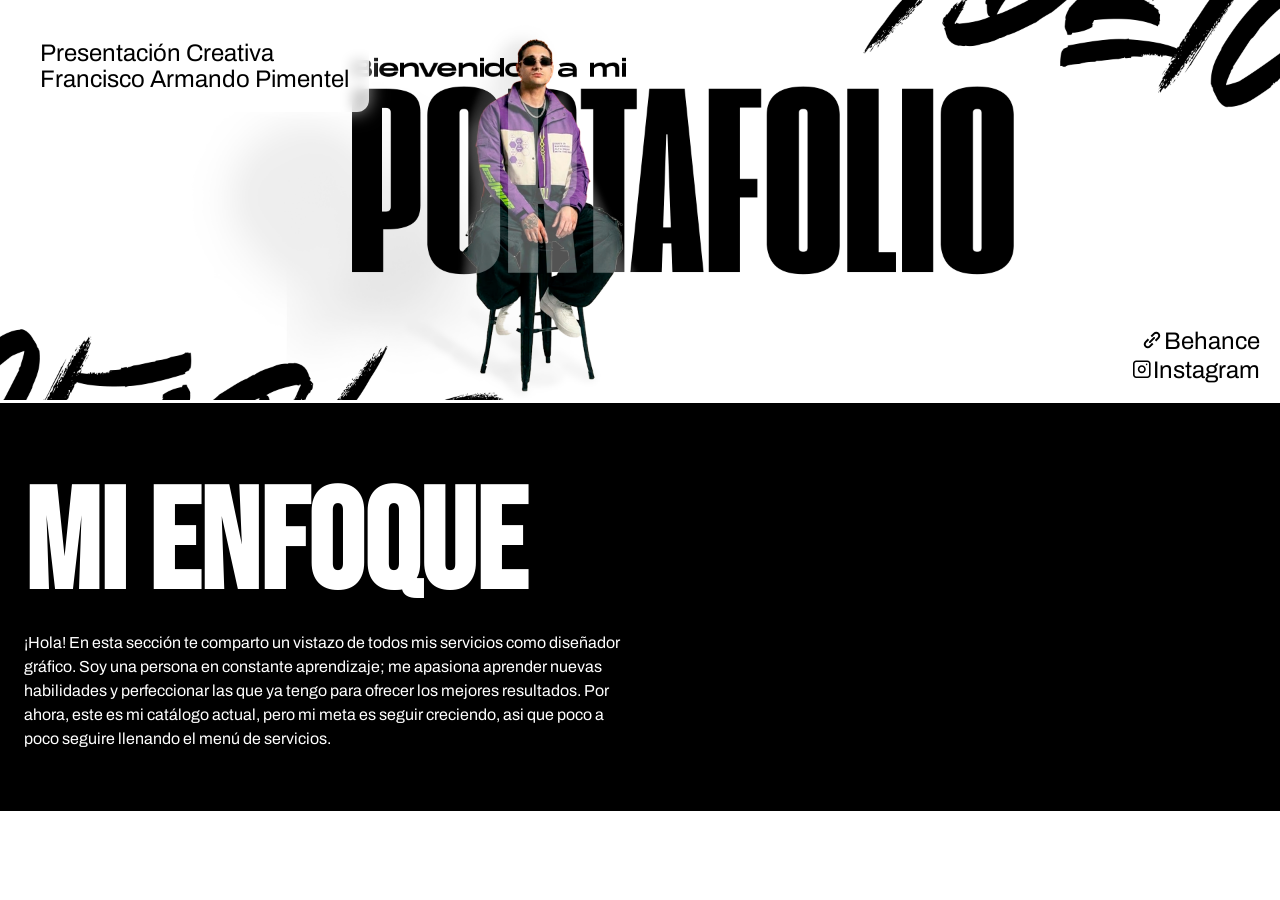
==== commit 39ad34b2: "Refactor project structure and update index Move refactorizacion CSS into css/ and consolidate style" ====
--- a/index.html
+++ b/index.html
@@ -3,17 +3,16 @@
   <head>
     <meta charset="UTF-8" />
     <meta name="viewport" content="width=device-width, initial-scale=1.0" />
-    <title>Portafolio byDeico</title>
-    <link rel="stylesheet" href="visual.css" />
-    <link rel="stylesheet" href="imagenes.css" />
-    <link rel="stylesheet" href="botones.css" />
-    <link rel="stylesheet" href="animaciones.css" />
-    <link rel="stylesheet" href="textos.css" />
-    <link rel="stylesheet" href="botones.css" />
-    <link rel="stylesheet" href="iconos/linkicon.css" />
-    <link rel="stylesheet" href="nav.css" />
+    <title>Portafolio By Deico</title>
+
+    <!--css-->
+    <link rel="stylesheet" href="./css/index.css" />
+    <link rel="stylesheet" href="./css/nav.css" />
+    <link rel="stylesheet" href="./css/presentacion.css" />
+    <link rel="stylesheet" href="./css/mi-enfoque.css" />
   </head>
   <body>
+    <!--Barra de navegacion-->
     <nav class="nav-hidden">
       <div class="nav-deico">
         <svg
@@ -138,21 +137,19 @@
         </a>
       </div>
     </nav>
-    <div class="imagen-contenedor">
-      <!--Imagen de Portada, link de Behance, y texto-->
-      <img class="portada-imagen" src="assets/Imagenes/portada.png" alt="Potada Portafolio" />
-      <div class="texto-encima dg1">
-        <!--Subtitulo del Nombre-->
+
+    <!--Imagen 1: Presentacion-->
+    <div class="imagen presentacion">
+      <img src="assets/Imagenes/portada.png" alt="Potada Portafolio" />
+
+      <!--Textos superpuestos-->
+      <div>
         <h2>Presentación Creativa</h2>
-      </div>
-      <div class="texto-encima dg2">
-        <!--Mi Nombre-->
         <h2>Francisco Armando Pimentel</h2>
       </div>
-      <div class="texto-encima dg3">
-        <!--Boton de Behance-->
-        <h2>
-          <a class="lb" href="https://www.behance.net/ByDeico" target="_blank">
+      <div>
+        <h2 class="behance">
+          <a href="https://www.behance.net/ByDeico" target="_blank">
             <div>
               <svg
                 width="24"
@@ -178,11 +175,8 @@
             <p>Behance</p>
           </a>
         </h2>
-      </div>
-      <div class="texto-encima dg4">
-        <!--Boton de IG-->
-        <h2>
-          <a class="li" href="https://www.instagram.com/bydeico/" target="_blank">
+        <h2 class="instagram">
+          <a href="https://www.instagram.com/bydeico/" target="_blank">
             <div>
               <svg
                 width="20"
@@ -215,11 +209,11 @@
       </div>
     </div>
 
-    <div class="perfil-profesional">
-      <!--Aqui va a que me dedico-->
-      <div class="infop">
-        <h4 class="stitulos">Mi Enfoque</h4>
-        <p class="infopp">
+    <!--Seccion 1: Mi enfoque-->
+    <div class="seccion mi-enfoque">
+      <div class="texto">
+        <h4>Mi Enfoque</h4>
+        <p>
           ¡Hola! En esta sección te comparto un vistazo de todos mis servicios como diseñador
           gráfico. Soy una persona en constante aprendizaje; me apasiona aprender nuevas habilidades
           y perfeccionar las que ya tengo para ofrecer los mejores resultados. Por ahora, este es mi
@@ -227,204 +221,18 @@
           menú de servicios.
         </p>
       </div>
-      <div class="seccion-botones">
-        <div class="mask-btn">
-          <a class="botonb" href="#identidadvisualv">Identidad Visual</a>
-          <a class="botonb" href="#socialmediav">Social Media</a>
-          <a class="botonb" href="#papeleriav">Papeleria</a>
+      <div class="botones">
+        <div>
+          <a href="#identidadvisualv">Identidad Visual</a>
+          <a href="#socialmediav">Social Media</a>
+          <a href="#papeleriav">Papeleria</a>
         </div>
-        <div class="mask-btn">
-          <a class="botonb" href="#overlaysv">Overlays</a>
-          <a class="botonb" href="#ilustracionv">Ilustración</a>
-          <a class="botonb" href="#procesocreativov">Proceso Creativo</a>
+        <div>
+          <a href="#overlaysv">Overlays</a>
+          <a href="#ilustracionv">Ilustración</a>
+          <a href="#procesocreativov">Proceso Creativo</a>
         </div>
       </div>
     </div>
-    <div class="imagen-contenedor" id="sobremi">
-      <!--Aqui ira la imagen sobre mi-->
-      <img src="assets/Imagenes/sobremi.png" alt="About Me" />
-    </div>
-
-    <div class="titulo" id="identidadvisualv">
-      <!--Titulo Identidad Visual-->
-      <h3>Identidad Visual</h3>
-    </div>
-    <div class="imagen-contenedor">
-      <!--Imagen de Mockups y varios logos-->
-      <img src="assets/Imagenes/branding.png" alt="Mockups" />
-    </div>
-
-    <div class="titulo" id="socialmediav">
-      <!--Titulo Social Media-->
-      <h3 class="titulos">Social Media</h3>
-    </div>
-    <div class="imagen-contenedor">
-      <!--Imagen de Posts-->
-      <img src="assets/Imagenes/socialmedia.png" alt="Muestra de Posts" />
-    </div>
-
-    <div class="titulo" id="papeleriav">
-      <!--Titulo Papeleria-->
-      <h3 class="titulos">Papelería</h3>
-    </div>
-    <div class="imagen-contenedor">
-      <!--Imagen de Papeleria-->
-      <img src="assets/Imagenes/papeleria.png" alt="Muestra de Papeleria" />
-    </div>
-
-    <!--Titulo Ilustracion-->
-    <div class="titulo" id="ilustracionv">
-      <h3 class="titulos">Ilustración</h3>
-    </div>
-    <div class="imagen-contenedor">
-      <!--Imagen de Ilustración-->
-      <img src="assets/Imagenes/ilustracion.png" alt="Muestra de Ilustracion" />
-    </div>
-
-    <!--Titulo Proceso Creativo-->
-    <div class="titulo" id="procesocreativov">
-      <h3 class="titulos">Proceso Creativo</h3>
-    </div>
-    <div class="imagen-contenedor">
-      <!--Imagen de Proceso Creativo-->
-      <img src="assets/Imagenes/proceso.png" alt="Muestra de Proceso Creativo" />
-    </div>
-
-    <!--Titulo Proceso Creativo-->
-    <div class="titulof">
-      <h3>Gracias por ver mi trabajo</h3>
-      <p>Puedes contactarme sin compromiso</p>
-    </div>
-
-    <!--Seccion de Contactos-->
-    <div class="contacto">
-      <div class="iconos">
-        <a href="https://www.behance.net/ByDeico" target="_blank">
-          <svg
-            width="30px"
-            height="30px"
-            viewBox="0 0 1024 1024"
-            xmlns="http://www.w3.org/2000/svg"
-            class="icon"
-          >
-            <path
-              d="M880 112H144c-17.7 0-32 14.3-32 32v736c0 17.7 14.3 32 32 32h736c17.7 0 32-14.3 32-32V144c0-17.7-14.3-32-32-32zM598.5 350.9h138.4v33.7H598.5v-33.7zM512 628.8a89.52 89.52 0 0 1-27 31c-11.8 8.2-24.9 14.2-38.8 17.7a167.4 167.4 0 0 1-44.6 5.7H236V342.1h161c16.3 0 31.1 1.5 44.6 4.3 13.4 2.8 24.8 7.6 34.4 14.1 9.5 6.5 17 15.2 22.3 26 5.2 10.7 7.9 24.1 7.9 40 0 17.2-3.9 31.4-11.7 42.9-7.9 11.5-19.3 20.8-34.8 28.1 21.1 6 36.6 16.7 46.8 31.7 10.4 15.2 15.5 33.4 15.5 54.8 0 17.4-3.3 32.3-10 44.8zM790.8 576H612.4c0 19.4 6.7 38 16.8 48 10.2 9.9 24.8 14.9 43.9 14.9 13.8 0 25.5-3.5 35.5-10.4 9.9-6.9 15.9-14.2 18.1-21.8h59.8c-9.6 29.7-24.2 50.9-44 63.7-19.6 12.8-43.6 19.2-71.5 19.2-19.5 0-37-3.2-52.7-9.3-15.1-5.9-28.7-14.9-39.9-26.5a121.2 121.2 0 0 1-25.1-41.2c-6.1-16.9-9.1-34.7-8.9-52.6 0-18.5 3.1-35.7 9.1-51.7 11.5-31.1 35.4-56 65.9-68.9 16.3-6.8 33.8-10.2 51.5-10 21 0 39.2 4 55 12.2a111.6 111.6 0 0 1 38.6 32.8c10.1 13.7 17.2 29.3 21.7 46.9 4.3 17.3 5.8 35.5 4.6 54.7zm-122-95.6c-10.8 0-19.9 1.9-26.9 5.6-7 3.7-12.8 8.3-17.2 13.6a48.4 48.4 0 0 0-9.1 17.4c-1.6 5.3-2.7 10.7-3.1 16.2H723c-1.6-17.3-7.6-30.1-15.6-39.1-8.4-8.9-21.9-13.7-38.6-13.7zm-248.5-10.1c8.7-6.3 12.9-16.7 12.9-31 .3-6.8-1.1-13.5-4.1-19.6-2.7-4.9-6.7-9-11.6-11.9a44.8 44.8 0 0 0-16.6-6c-6.4-1.2-12.9-1.8-19.3-1.7h-70.3v79.7h76.1c13.1.1 24.2-3.1 32.9-9.5zm11.8 72c-9.8-7.5-22.9-11.2-39.2-11.2h-81.8v94h80.2c7.5 0 14.4-.7 21.1-2.1s12.7-3.8 17.8-7.2c5.1-3.3 9.2-7.8 12.3-13.6 3-5.8 4.5-13.2 4.5-22.1 0-17.7-5-30.2-14.9-37.8z"
-            />
-          </svg>
-        </a>
-        <a href="https://www.linkedin.com/in/bydeico/" target="_blank">
-          <svg
-            height="24px"
-            width="24px"
-            version="1.1"
-            id="Layer_1"
-            xmlns="http://www.w3.org/2000/svg"
-            xmlns:xlink="http://www.w3.org/1999/xlink"
-            viewBox="0 0 382 382"
-            xml:space="preserve"
-          >
-            <path
-              d="M347.445,0H34.555C15.471,0,0,15.471,0,34.555v312.889C0,366.529,15.471,382,34.555,382h312.889
-	C366.529,382,382,366.529,382,347.444V34.555C382,15.471,366.529,0,347.445,0z M118.207,329.844c0,5.554-4.502,10.056-10.056,10.056
-	H65.345c-5.554,0-10.056-4.502-10.056-10.056V150.403c0-5.554,4.502-10.056,10.056-10.056h42.806
-	c5.554,0,10.056,4.502,10.056,10.056V329.844z M86.748,123.432c-22.459,0-40.666-18.207-40.666-40.666S64.289,42.1,86.748,42.1
-	s40.666,18.207,40.666,40.666S109.208,123.432,86.748,123.432z M341.91,330.654c0,5.106-4.14,9.246-9.246,9.246H286.73
-	c-5.106,0-9.246-4.14-9.246-9.246v-84.168c0-12.556,3.683-55.021-32.813-55.021c-28.309,0-34.051,29.066-35.204,42.11v97.079
-	c0,5.106-4.139,9.246-9.246,9.246h-44.426c-5.106,0-9.246-4.14-9.246-9.246V149.593c0-5.106,4.14-9.246,9.246-9.246h44.426
-	c5.106,0,9.246,4.14,9.246,9.246v15.655c10.497-15.753,26.097-27.912,59.312-27.912c73.552,0,73.131,68.716,73.131,106.472
-	L341.91,330.654L341.91,330.654z"
-            />
-          </svg>
-        </a>
-        <a href="https://www.instagram.com/bydeico/" target="_blank">
-          <svg
-            width="24px"
-            height="24px"
-            viewBox="0 0 24 24"
-            fill="none"
-            xmlns="http://www.w3.org/2000/svg"
-          >
-            <path
-              fill-rule="evenodd"
-              clip-rule="evenodd"
-              d="M12 7C9.23858 7 7 9.23858 7 12C7 14.7614 9.23858 17 12 17C14.7614 17 17 14.7614 17 12C17 9.23858 14.7614 7 12 7ZM9 12C9 13.6569 10.3431 15 12 15C13.6569 15 15 13.6569 15 12C15 10.3431 13.6569 9 12 9C10.3431 9 9 10.3431 9 12Z"
-            />
-            <path
-              d="M18 5C17.4477 5 17 5.44772 17 6C17 6.55228 17.4477 7 18 7C18.5523 7 19 6.55228 19 6C19 5.44772 18.5523 5 18 5Z"
-            />
-            <path
-              fill-rule="evenodd"
-              clip-rule="evenodd"
-              d="M5 1C2.79086 1 1 2.79086 1 5V19C1 21.2091 2.79086 23 5 23H19C21.2091 23 23 21.2091 23 19V5C23 2.79086 21.2091 1 19 1H5ZM19 3H5C3.89543 3 3 3.89543 3 5V19C3 20.1046 3.89543 21 5 21H19C20.1046 21 21 20.1046 21 19V5C21 3.89543 20.1046 3 19 3Z"
-            />
-          </svg>
-        </a>
-        <a href="https://wa.me/584142463942" target="_blank">
-          <?xml version="1.0" encoding="utf-8"?>
-          <!-- Uploaded to: SVG Repo, www.svgrepo.com, Generator: SVG Repo Mixer Tools -->
-          <svg
-            width="24px"
-            height="24px"
-            viewBox="0 0 32 32"
-            version="1.1"
-            xmlns="http://www.w3.org/2000/svg"
-          >
-            <title>whatsapp</title>
-            <path
-              d="M26.576 5.363c-2.69-2.69-6.406-4.354-10.511-4.354-8.209 0-14.865 6.655-14.865 14.865 0 2.732 0.737 5.291 2.022 7.491l-0.038-0.070-2.109 7.702 7.879-2.067c2.051 1.139 4.498 1.809 7.102 1.809h0.006c8.209-0.003 14.862-6.659 14.862-14.868 0-4.103-1.662-7.817-4.349-10.507l0 0zM16.062 28.228h-0.005c-0 0-0.001 0-0.001 0-2.319 0-4.489-0.64-6.342-1.753l0.056 0.031-0.451-0.267-4.675 1.227 1.247-4.559-0.294-0.467c-1.185-1.862-1.889-4.131-1.889-6.565 0-6.822 5.531-12.353 12.353-12.353s12.353 5.531 12.353 12.353c0 6.822-5.53 12.353-12.353 12.353h-0zM22.838 18.977c-0.371-0.186-2.197-1.083-2.537-1.208-0.341-0.124-0.589-0.185-0.837 0.187-0.246 0.371-0.958 1.207-1.175 1.455-0.216 0.249-0.434 0.279-0.805 0.094-1.15-0.466-2.138-1.087-2.997-1.852l0.010 0.009c-0.799-0.74-1.484-1.587-2.037-2.521l-0.028-0.052c-0.216-0.371-0.023-0.572 0.162-0.757 0.167-0.166 0.372-0.434 0.557-0.65 0.146-0.179 0.271-0.384 0.366-0.604l0.006-0.017c0.043-0.087 0.068-0.188 0.068-0.296 0-0.131-0.037-0.253-0.101-0.357l0.002 0.003c-0.094-0.186-0.836-2.014-1.145-2.758-0.302-0.724-0.609-0.625-0.836-0.637-0.216-0.010-0.464-0.012-0.712-0.012-0.395 0.010-0.746 0.188-0.988 0.463l-0.001 0.002c-0.802 0.761-1.3 1.834-1.3 3.023 0 0.026 0 0.053 0.001 0.079l-0-0.004c0.131 1.467 0.681 2.784 1.527 3.857l-0.012-0.015c1.604 2.379 3.742 4.282 6.251 5.564l0.094 0.043c0.548 0.248 1.25 0.513 1.968 0.74l0.149 0.041c0.442 0.14 0.951 0.221 1.479 0.221 0.303 0 0.601-0.027 0.889-0.078l-0.031 0.004c1.069-0.223 1.956-0.868 2.497-1.749l0.009-0.017c0.165-0.366 0.261-0.793 0.261-1.242 0-0.185-0.016-0.366-0.047-0.542l0.003 0.019c-0.092-0.155-0.34-0.247-0.712-0.434z"
-            ></path>
-          </svg>
-        </a>
-      </div>
-      <div class="texto">
-        <p>
-          La diferencia entre un buen proyecto y uno excelente radica en la ejecución y el criterio
-          de calidad detrás de cada pieza visual. Mi portafolio es el reflejo de una experiencia que
-          prioriza la calidad y la coherencia en cada plataforma. Busco colaborar con organizaciones
-          y marcas que entiendan el diseño como una inversión necesaria para el crecimiento de la
-          misma.
-        </p>
-      </div>
-      <div class="logo">
-        <svg
-          class="nav-svg"
-          version="1.1"
-          id="Capa_1"
-          xmlns="http://www.w3.org/2000/svg"
-          xmlns:xlink="http://www.w3.org/1999/xlink"
-          x="0px"
-          y="0px"
-          viewBox="0 0 1080 1080"
-          style="enable-background: new 0 0 1080 1080"
-          xml:space="preserve"
-        >
-          <g>
-            <path
-              class="st0"
-              d="M658.8,548.85c21.11,11.29,25.69,39.57,9.22,56.95l-82.76,87.3c-14.52,15.32-39.01,15.05-53.19-0.58l-6.9-7.65
-		c-13.64-15.13-17.04-36.9-8.66-55.47l8.65-19.18l-19.99,12.58c-13.68,8.61-31.5,6.56-42.88-4.92l-6.21-6.27
-		c-14.33-14.47-6.64-33.72,4.46-50.8l11.7-13.65c-39.26,21.46-74.61-4.15-74.61-4.15c15.6,78.03-81.68,4.39-81.68,4.39
-		c79.04,270.44-208.7,472.46-222.36,481.86C473.53,768.31,545.64,863.8,545.64,863.8c-35.11-66.32-5.85-98.51-5.85-98.51
-		c0,26.33,9.75,49.74,9.75,49.74c61.44-2.93,139.47,140.45,139.47,140.45c-90.7-173.61-48.77-197.01-48.77-197.01l-42.91-25.36
-		c80.95-7.8,94.61,30.23,94.61,30.23c-20.48-126.79,94.61-118.01,94.61-118.01c-63.4-41.94-52.67-68.27-52.67-68.27
-		c2.93,9.75,41.94,27.31,41.94,27.31C781.66,563.41,986.48,540,986.48,540h-0.07c0,0-204.82-23.41-210.67-64.37
-		c0,0-39.01,17.56-41.94,27.31c0,0-10.73-26.33,52.67-68.27c0,0-115.09,8.78-94.61-118.01c0,0-13.65,38.04-94.61,30.23l42.91-25.36
-		c0,0-41.94-23.41,48.77-197.01c0,0-78.02,143.37-139.47,140.45c0,0-9.75,23.41-9.75,49.74c0,0-29.26-32.19,5.85-98.51
-		c0,0-72.11,95.49-452.04-165.46c13.66,9.41,301.39,211.43,222.36,481.86c0,0,97.29-73.64,81.68,4.39c0,0,35.35-25.6,74.61-4.15
-		l-11.7-13.65c-11.1-17.08-18.79-36.33-4.46-50.8l6.21-6.27c11.37-11.48,29.2-13.53,42.88-4.92l19.99,12.58l-8.65-19.18
-		c-8.37-18.57-4.98-40.33,8.66-55.47l6.9-7.65c14.18-15.63,38.67-15.9,53.19-0.58l82.76,87.3c16.47,17.37,11.89,45.66-9.22,56.95
-		l-49.78,7.79L658.8,548.85z M509.62,372.24l-46.11,47.52c-17.05,17.57-42.76,23.64-65.87,15.53v0
-		c-10.6-3.72-18.03-13.27-19.16-24.45C365.12,278.28,299,218.42,299,218.42l205.27,116.43C517.86,342.56,520.5,361.03,509.62,372.24
-		z M504.34,745.15L299.07,861.58c0,0,66.12-59.87,79.48-192.43c1.13-11.18,8.56-20.73,19.16-24.45v0
-		c23.11-8.11,48.82-2.05,65.87,15.53l46.11,47.52C520.58,718.97,517.93,737.44,504.34,745.15z"
-            />
-          </g>
-        </svg>
-      </div>
-      <div class="firma">
-        <p>Francisco Pimentel | ByDeico</p>
-      </div>
-    </div>
-    <script src="nav-visibility.js"></script>
   </body>
 </html>
--- a/css/index.css
+++ b/css/index.css
@@ -0,0 +1,52 @@
+/*Font de Archive Para Info*/
+@font-face {
+  font-family: "f-archive";
+  src: url("../fonts/Archivo-VariableFont_wdth\,wght.ttf") format("truetype");
+  font-weight: normal;
+  font-style: normal;
+}
+
+/*Font de Bebas Neue Para Titulos*/
+@font-face {
+  font-family: "f-bebas";
+  src: url("../fonts/bebasneue/Bebas_Neue/BebasNeue-Regular.ttf") format("truetype");
+  font-weight: normal;
+  font-style: normal;
+}
+
+* {
+  margin: 0px;
+  border: 0px;
+  box-sizing: border-box;
+  font-family: "f-archive", sans-serif;
+}
+html {
+  scroll-behavior: smooth;
+}
+:root {
+  /* Definimos el degradado una sola vez para que sea fácil de cambiar*/
+  --bg-gradient: linear-gradient(135deg, #f8d877, #eb9c70, #df636a, #d32563);
+
+  --fs-titulo: 8.75rem;
+  --fs-titulo-punto: 6.75rem;
+  --fs-texto-portada: 1.5rem; /**/
+  --fs-botones-portada: 0.875rem;
+
+  --fs-parrafos: 1rem;
+  --fs-botones: 2.5rem;
+  --fs-botones-hover: 0.975rem;
+}
+
+/*Estilos Generales*/
+div.imagen {
+  position: relative;
+  width: 100%;
+  overflow: hidden;
+}
+
+div.seccion {
+  width: 100%;
+  padding: 60px 20px;
+  background-color: black;
+  color: white;
+}
--- a/css/nav.css
+++ b/css/nav.css
@@ -0,0 +1,87 @@
+body > nav {
+  display: flex;
+  flex-direction: row;
+  align-items: center;
+  justify-content: space-between;
+  position: fixed;
+  top: 0;
+  left: 0;
+  right: 0;
+  z-index: 1000;
+  background-color: rgba(255, 255, 255, 0.92);
+  backdrop-filter: blur(8px);
+  -webkit-backdrop-filter: blur(8px);
+  transform: translateY(0);
+  opacity: 1;
+  transition: transform 0.35s cubic-bezier(0.4, 0, 0.2, 1), opacity 0.25s ease;
+  will-change: transform, opacity;
+}
+
+body > nav.nav-hidden {
+  transform: translateY(-110%);
+  opacity: 0;
+  pointer-events: none;
+}
+
+@media (prefers-reduced-motion: reduce) {
+  body > nav {
+    transition: none;
+  }
+}
+
+nav .nav-deico {
+  width: 200px;
+  height: 100%;
+  display: flex;
+  align-items: center;
+}
+
+nav .nav-deico .nav-svg {
+  height: 50px;
+  fill: black;
+  padding-left: 15px;
+}
+
+nav .nav-logos {
+  display: flex;
+  flex-direction: row;
+  align-items: center;
+  justify-content: center;
+  flex-wrap: wrap;
+  gap: 5px;
+  width: 200px;
+}
+
+nav .nav-logos a svg {
+  fill: black;
+  fill-opacity: 40%;
+  transition: all 0.5s ease;
+}
+
+nav .nav-logos a svg:hover {
+  fill-opacity: 100%;
+}
+
+nav .nav-botones {
+  display: flex;
+  flex-direction: row;
+  align-items: center;
+  justify-content: center;
+  flex-wrap: wrap;
+}
+
+nav .nav-botones a {
+  font-family: "f-bebas";
+  font-size: 1.5rem;
+  text-decoration: none;
+  color: black;
+  display: flex;
+  align-items: center;
+  justify-content: center;
+  padding: 0px 15px;
+  transition: all 0.5s ease;
+}
+
+nav .nav-botones a:hover {
+  background-color: rgb(219, 219, 219);
+}
--- a/css/presentacion.css
+++ b/css/presentacion.css
@@ -0,0 +1,48 @@
+div.imagen.presentacion img {
+  display: absolute;
+  width: 100%;
+  max-height: 800px;
+  min-height: 400px;
+  object-fit: cover;
+}
+
+div.imagen.presentacion div:nth-child(2) {
+  position: absolute;
+  top: 20px;
+  left: 20px;
+  border-radius: 12px;
+  overflow: visible;
+
+  /* suaviza/ difumina el fondo detrás del panel (Chrome / Safari) */
+  backdrop-filter: blur(6px);
+  -webkit-backdrop-filter: blur(6px);
+
+  /* resplandor difuminado en los bordes */
+  box-shadow: 0 0 18px rgba(255, 255, 255, 0.6), inset 0 0 12px rgba(255, 255, 255, 0.5);
+  padding: 20px;
+  background-color: rgba(255, 255, 255, 0.8);
+}
+div.imagen.presentacion div:nth-child(3) {
+  position: absolute;
+  bottom: 20px;
+  right: 20px;
+
+  display: flex;
+  flex-direction: column;
+  align-items: flex-end;
+}
+
+h2.instagram a,
+h2.behance a {
+  color: black;
+  text-decoration: none;
+
+  display: flex;
+  transition: all 0.3s ease;
+}
+
+h2.instagram a:hover,
+h2.behance a:hover {
+  color: #555;
+  transform: scale(1.05);
+}
--- a/css/mi-enfoque.css
+++ b/css/mi-enfoque.css
@@ -0,0 +1,56 @@
+/*texto*/
+div.mi-enfoque {
+  display: flex;
+  flex-direction: row;
+  align-items: center;
+  flex-wrap: wrap;
+  justify-content: space-around;
+  gap: 20px 0px; /* 20px entre filas (cuando hace wrap), 40px entre columnas */
+}
+
+div.mi-enfoque .texto {
+  display: flex;
+  flex-direction: column;
+}
+div.mi-enfoque .texto h4 {
+  font-family: "f-bebas", sans-serif;
+  font-size: var(--fs-titulo);
+  font-weight: bold;
+}
+div.mi-enfoque .texto p {
+  font-size: var(--fs-parrafos);
+  line-height: 1.5;
+  max-width: 600px;
+}
+
+/*botones*/
+div.mi-enfoque div.botones {
+  display: flex;
+  flex-direction: row;
+  gap: 20px;
+}
+
+div.mi-enfoque div.botones div {
+  display: flex;
+  flex-direction: column;
+  gap: 20px;
+}
+
+div.mi-enfoque div.botones a {
+  font-family: "f-bebas", sans-serif;
+  font-size: var(--fs-botones);
+  text-align: center;
+  text-decoration: none;
+
+  color: black;
+  background: linear-gradient(white);
+  padding: 0px 40px;
+  border-radius: 100px;
+  transition: transform 0.3s ease, color 0.3s ease, background-color 0.3s ease;
+}
+
+div.mi-enfoque div.botones a:hover {
+  transform: scale(1.05);
+  color: white;
+  background: var(--bg-gradient);
+}
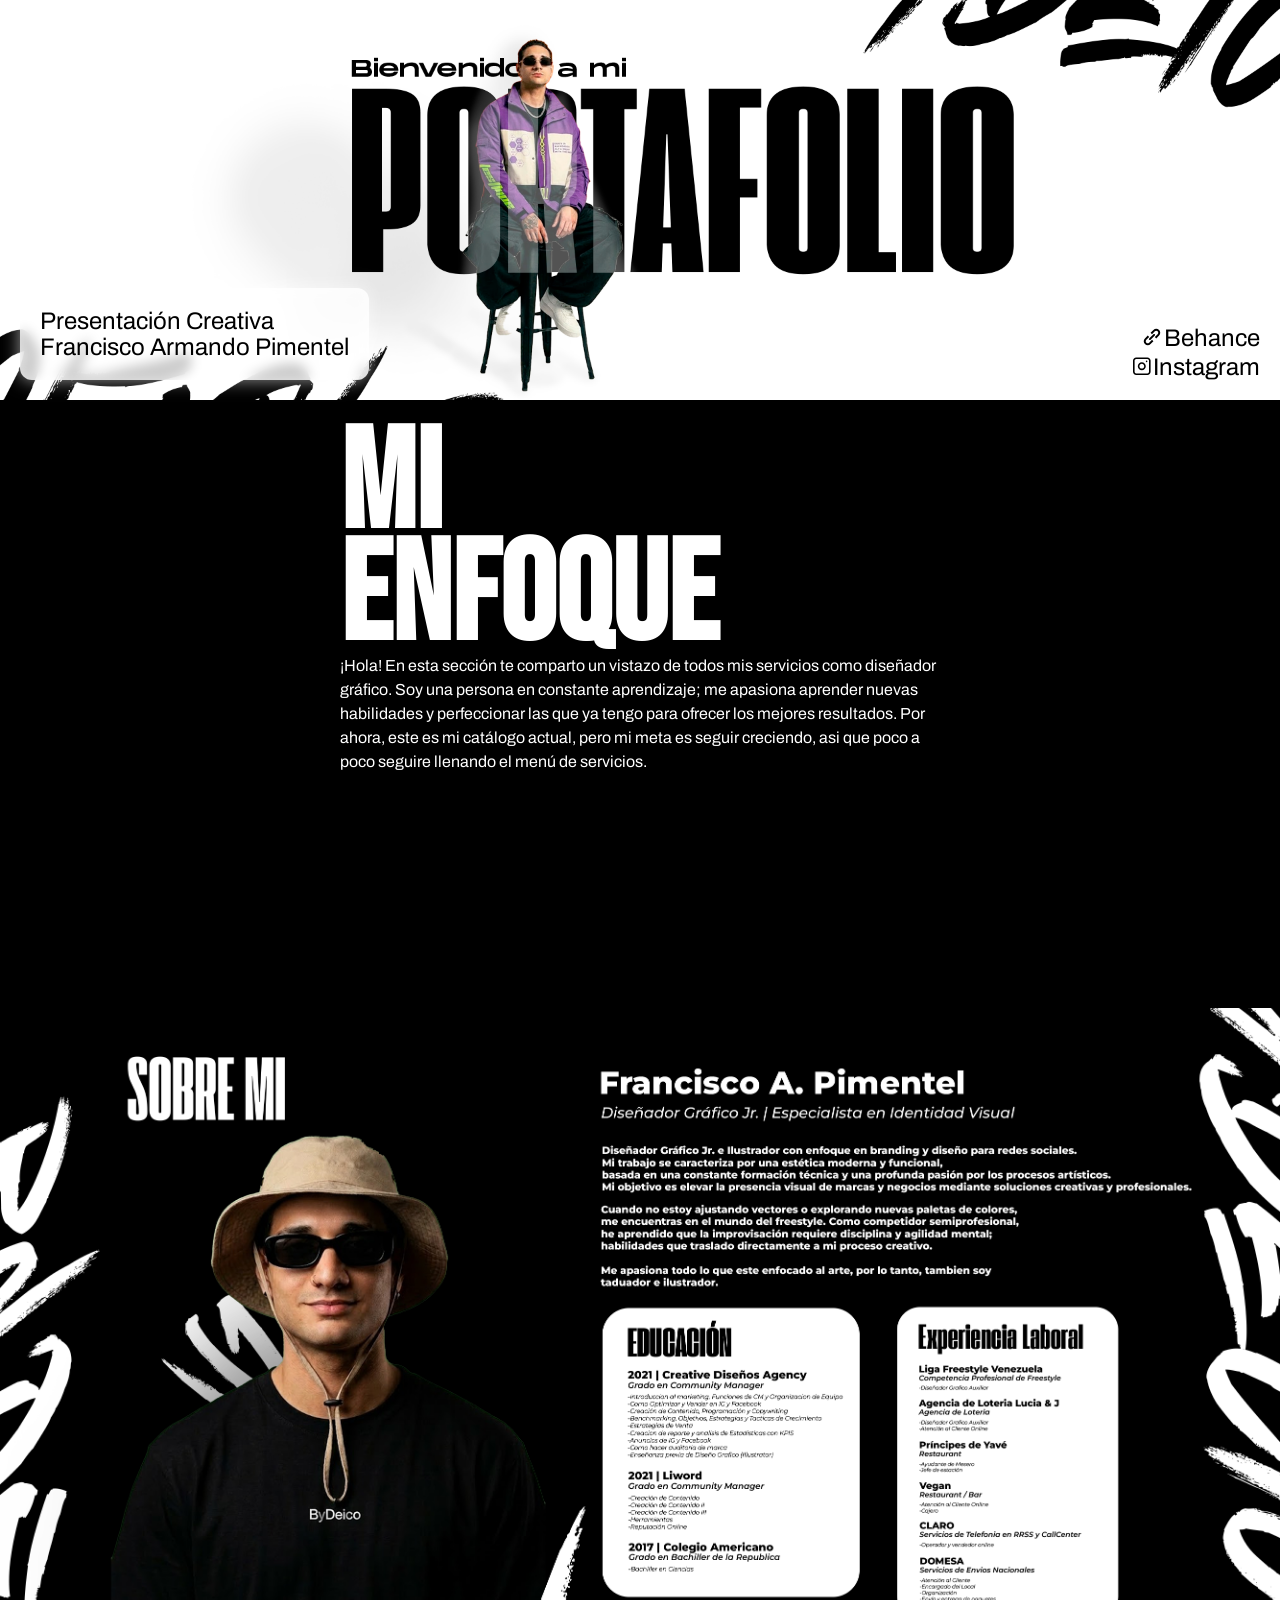
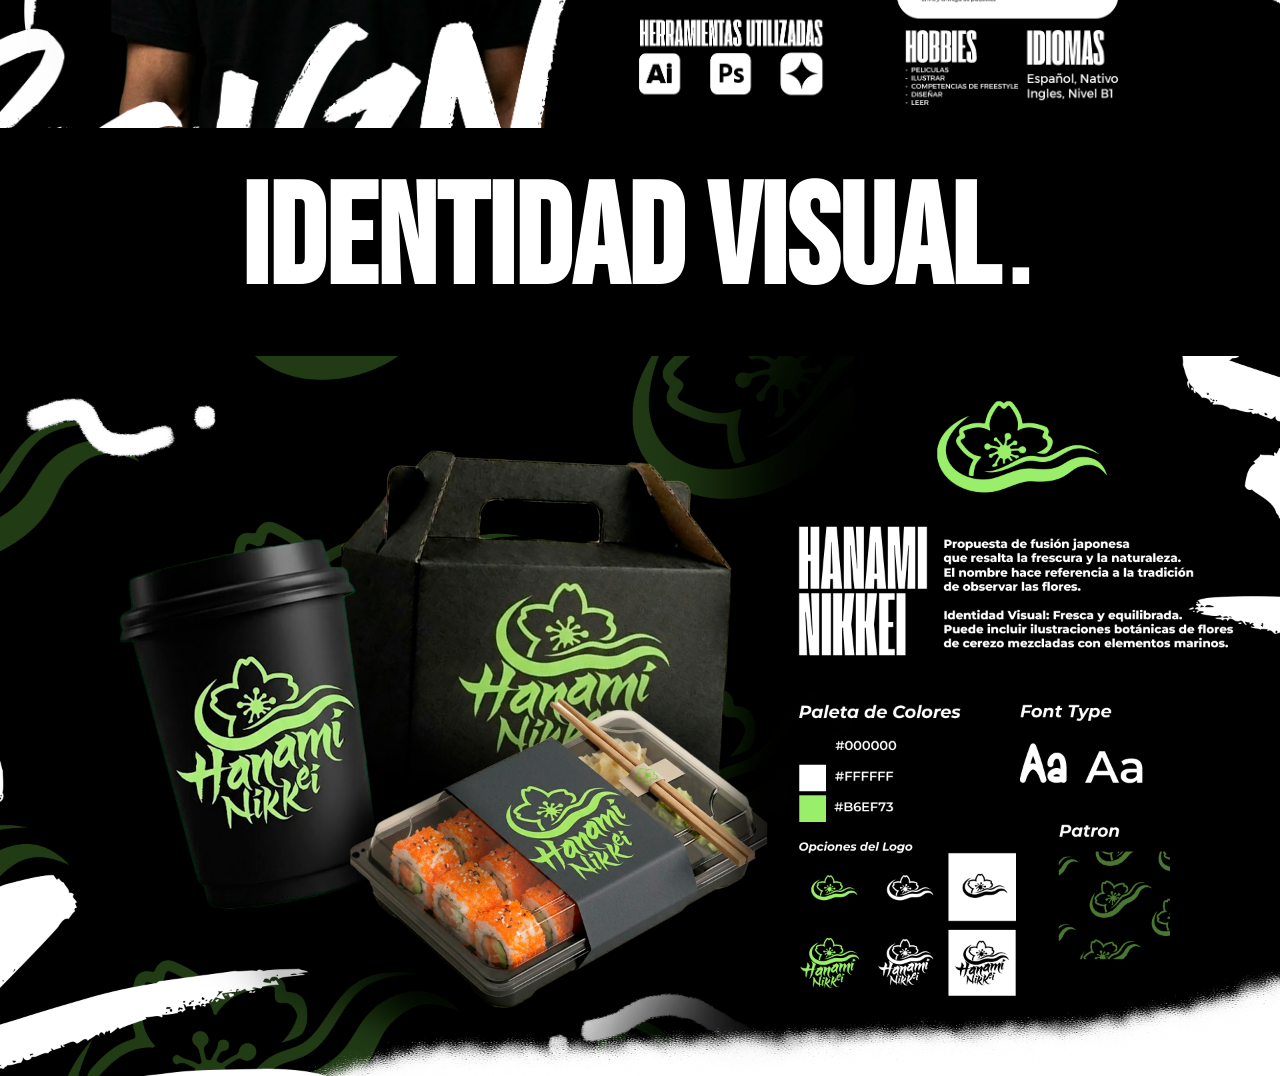
==== commit be73d472: "Refactor section layout and add images Rework layout and responsive styles for sections and presenta" ====
--- a/index.html
+++ b/index.html
@@ -212,7 +212,8 @@
     <!--Seccion 1: Mi enfoque-->
     <div class="seccion mi-enfoque">
       <div class="texto">
-        <h4>Mi Enfoque</h4>
+        <h4>Mi</h4>
+        <h4>Enfoque</h4>
         <p>
           ¡Hola! En esta sección te comparto un vistazo de todos mis servicios como diseñador
           gráfico. Soy una persona en constante aprendizaje; me apasiona aprender nuevas habilidades
@@ -234,5 +235,20 @@
         </div>
       </div>
     </div>
+
+    <!--Imagen 2: Sobre mi-->
+    <div class="imagen">
+      <img src="./assets/Imagenes/sobremi.png" alt="Sobre mí" />
+    </div>
+
+    <!--Seccion 2: Identidad visual-->
+    <div class="seccion" id="identidadvisualv">
+      <h3 class="punto">Identidad Visual</h3>
+    </div>
+
+    <!--Imagen 3: Identidad visual-->
+    <div class="imagen">
+      <img src="./assets/Imagenes/branding.png" alt="Identidad visual" />
+    </div>
   </body>
 </html>
--- a/css/index.css
+++ b/css/index.css
@@ -38,15 +38,45 @@
 }
 
 /*Estilos Generales*/
-div.imagen {
-  position: relative;
+div.imagen img {
+  display: block;
   width: 100%;
-  overflow: hidden;
+  object-fit: cover;
 }
 
 div.seccion {
   width: 100%;
-  padding: 60px 20px;
+  height: auto;
   background-color: black;
   color: white;
+
+  display: flex;
+  flex-direction: row;
+  align-items: center;
+  flex-wrap: wrap;
+  justify-content: space-around;
+
+  padding: 30px 30px;
+  gap: 20px 0px;
 }
+
+div.seccion h4,
+div.seccion h3 {
+  font-family: "f-bebas", sans-serif;
+  font-size: var(--fs-titulo);
+  font-weight: bold;
+}
+div.seccion p {
+  font-size: var(--fs-parrafos);
+  line-height: 1.5;
+  max-width: 600px;
+}
+
+h3.punto::after {
+  content: ".";
+  margin: 0px 10px;
+  font-size: 0.8em;
+}
+
+@media screen and (max-width: 768px) {
+}
--- a/css/presentacion.css
+++ b/css/presentacion.css
@@ -1,14 +1,12 @@
-div.imagen.presentacion img {
-  display: absolute;
+div.presentacion {
+  position: relative;
   width: 100%;
-  max-height: 800px;
-  min-height: 400px;
-  object-fit: cover;
+  height: fit-content;
 }
 
 div.imagen.presentacion div:nth-child(2) {
   position: absolute;
-  top: 20px;
+  bottom: 20px;
   left: 20px;
   border-radius: 12px;
   overflow: visible;
@@ -18,7 +16,9 @@
   -webkit-backdrop-filter: blur(6px);
 
   /* resplandor difuminado en los bordes */
-  box-shadow: 0 0 18px rgba(255, 255, 255, 0.6), inset 0 0 12px rgba(255, 255, 255, 0.5);
+  box-shadow:
+    0 0 18px rgba(255, 255, 255, 0.6),
+    inset 0 0 12px rgba(255, 255, 255, 0.5);
   padding: 20px;
   background-color: rgba(255, 255, 255, 0.8);
 }
@@ -46,3 +46,12 @@
   color: #555;
   transform: scale(1.05);
 }
+
+@media screen and (max-width: 768px) {
+  div.imagen.presentacion div:nth-child(2) {
+    display: none;
+  }
+  div.imagen.presentacion div:nth-child(3) {
+    display: none;
+  }
+}
--- a/css/mi-enfoque.css
+++ b/css/mi-enfoque.css
@@ -5,22 +5,12 @@
   align-items: center;
   flex-wrap: wrap;
   justify-content: space-around;
-  gap: 20px 0px; /* 20px entre filas (cuando hace wrap), 40px entre columnas */
+  padding: 30px 30px;
+  gap: 20px 0px;
 }
 
-div.mi-enfoque .texto {
-  display: flex;
-  flex-direction: column;
-}
-div.mi-enfoque .texto h4 {
-  font-family: "f-bebas", sans-serif;
-  font-size: var(--fs-titulo);
-  font-weight: bold;
-}
-div.mi-enfoque .texto p {
-  font-size: var(--fs-parrafos);
-  line-height: 1.5;
-  max-width: 600px;
+div.mi-enfoque h4 {
+  line-height: 0.8;
 }
 
 /*botones*/
@@ -46,7 +36,10 @@
   background: linear-gradient(white);
   padding: 0px 40px;
   border-radius: 100px;
-  transition: transform 0.3s ease, color 0.3s ease, background-color 0.3s ease;
+  transition:
+    transform 0.2s ease,
+    color 0.5s ease,
+    background-color 0.5s ease;
 }
 
 div.mi-enfoque div.botones a:hover {
@@ -54,3 +47,20 @@
   color: white;
   background: var(--bg-gradient);
 }
+
+@media screen and (max-width: 768px) {
+  div.mi-enfoque .texto h4 {
+    font-size: 5rem;
+  }
+  div.mi-enfoque .texto p {
+    font-size: 0.8rem;
+  }
+  div.mi-enfoque div.botones {
+    display: none;
+  }
+
+  div.seccion h3 {
+    font-size: 3rem;
+    text-align: center;
+  }
+}
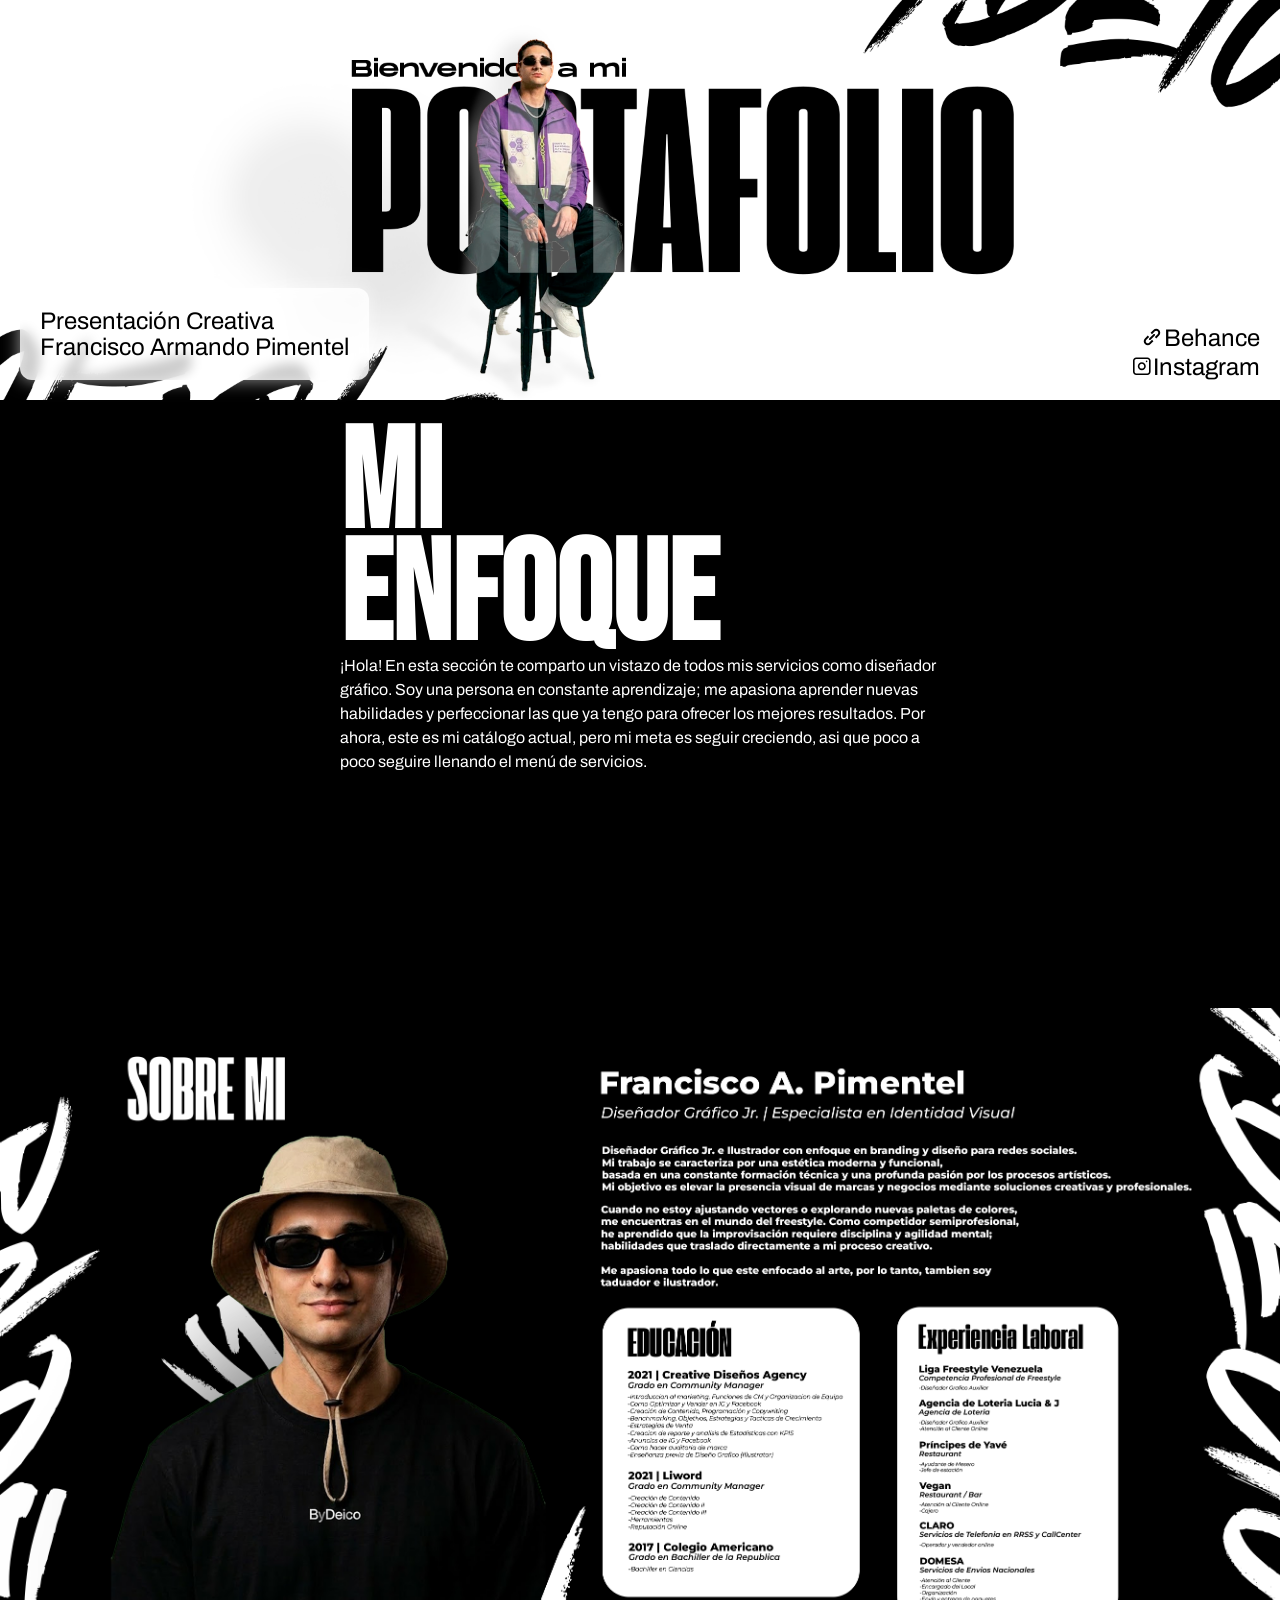
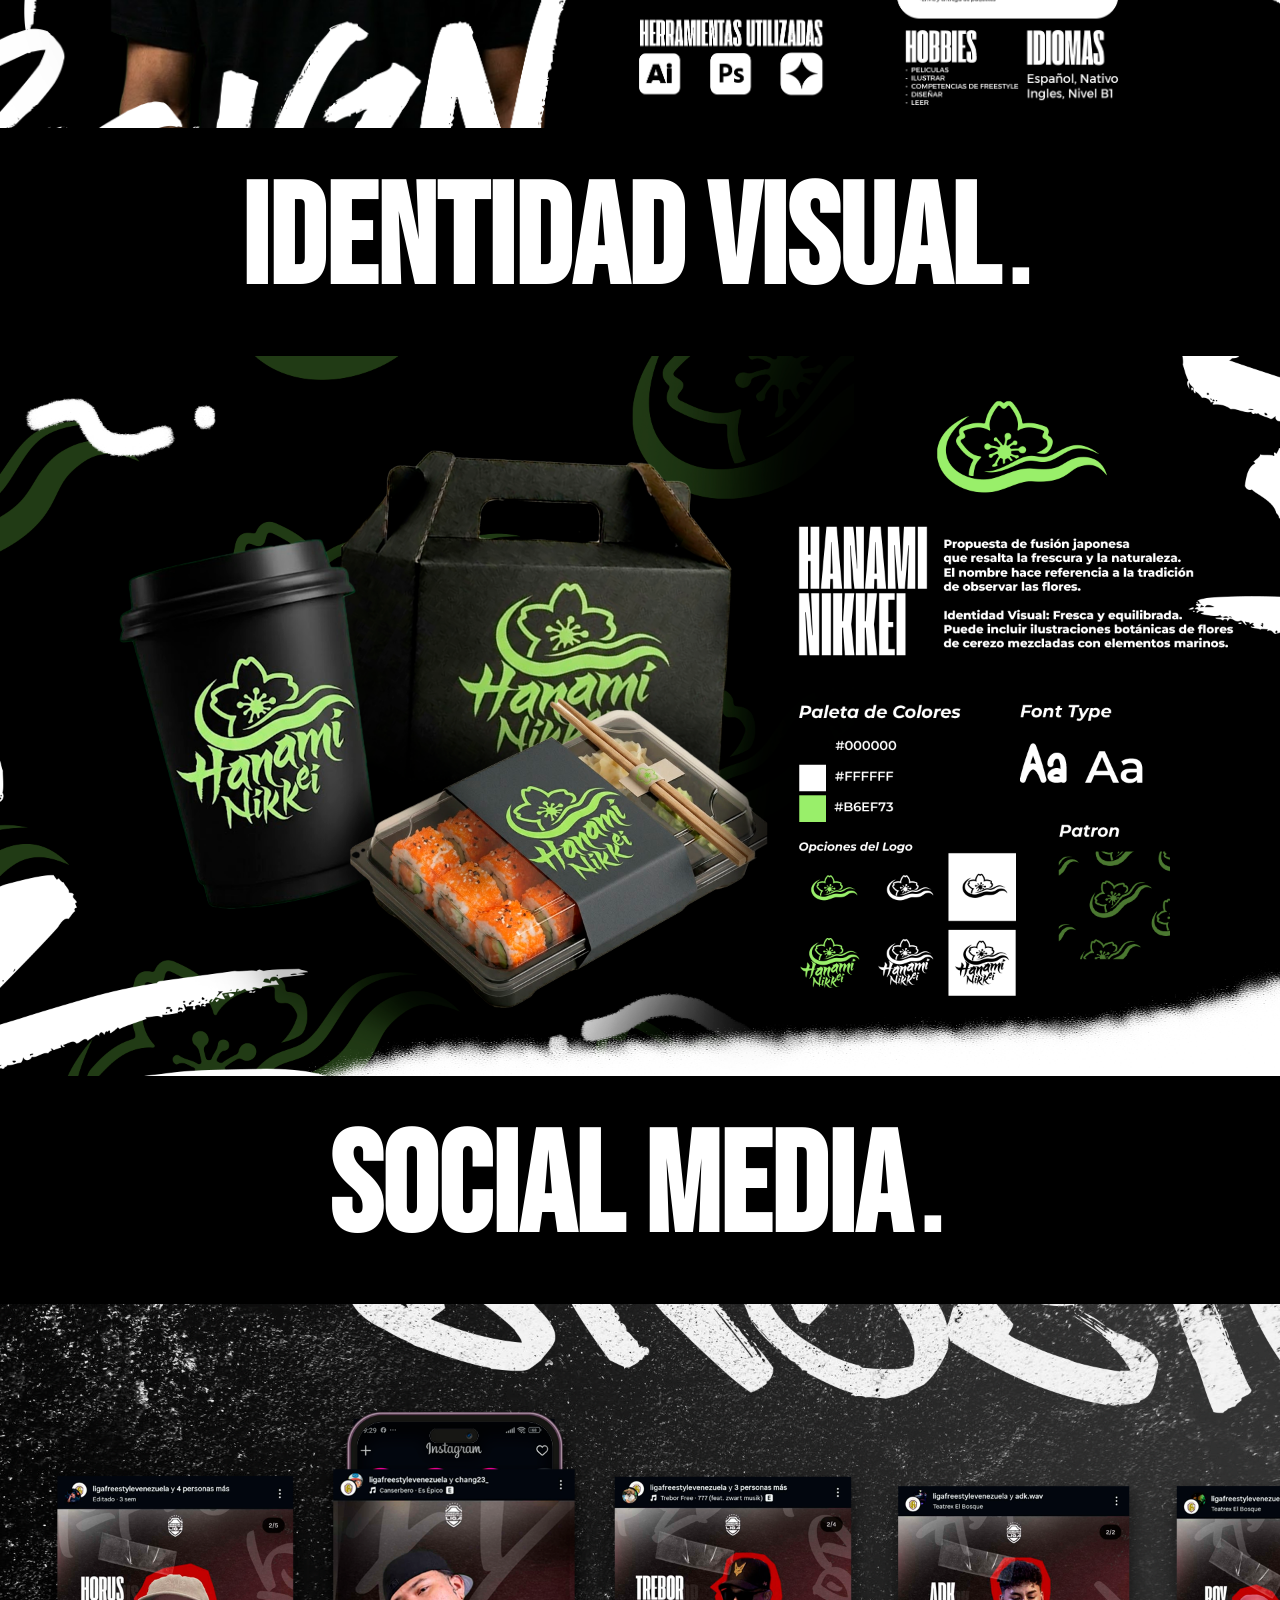
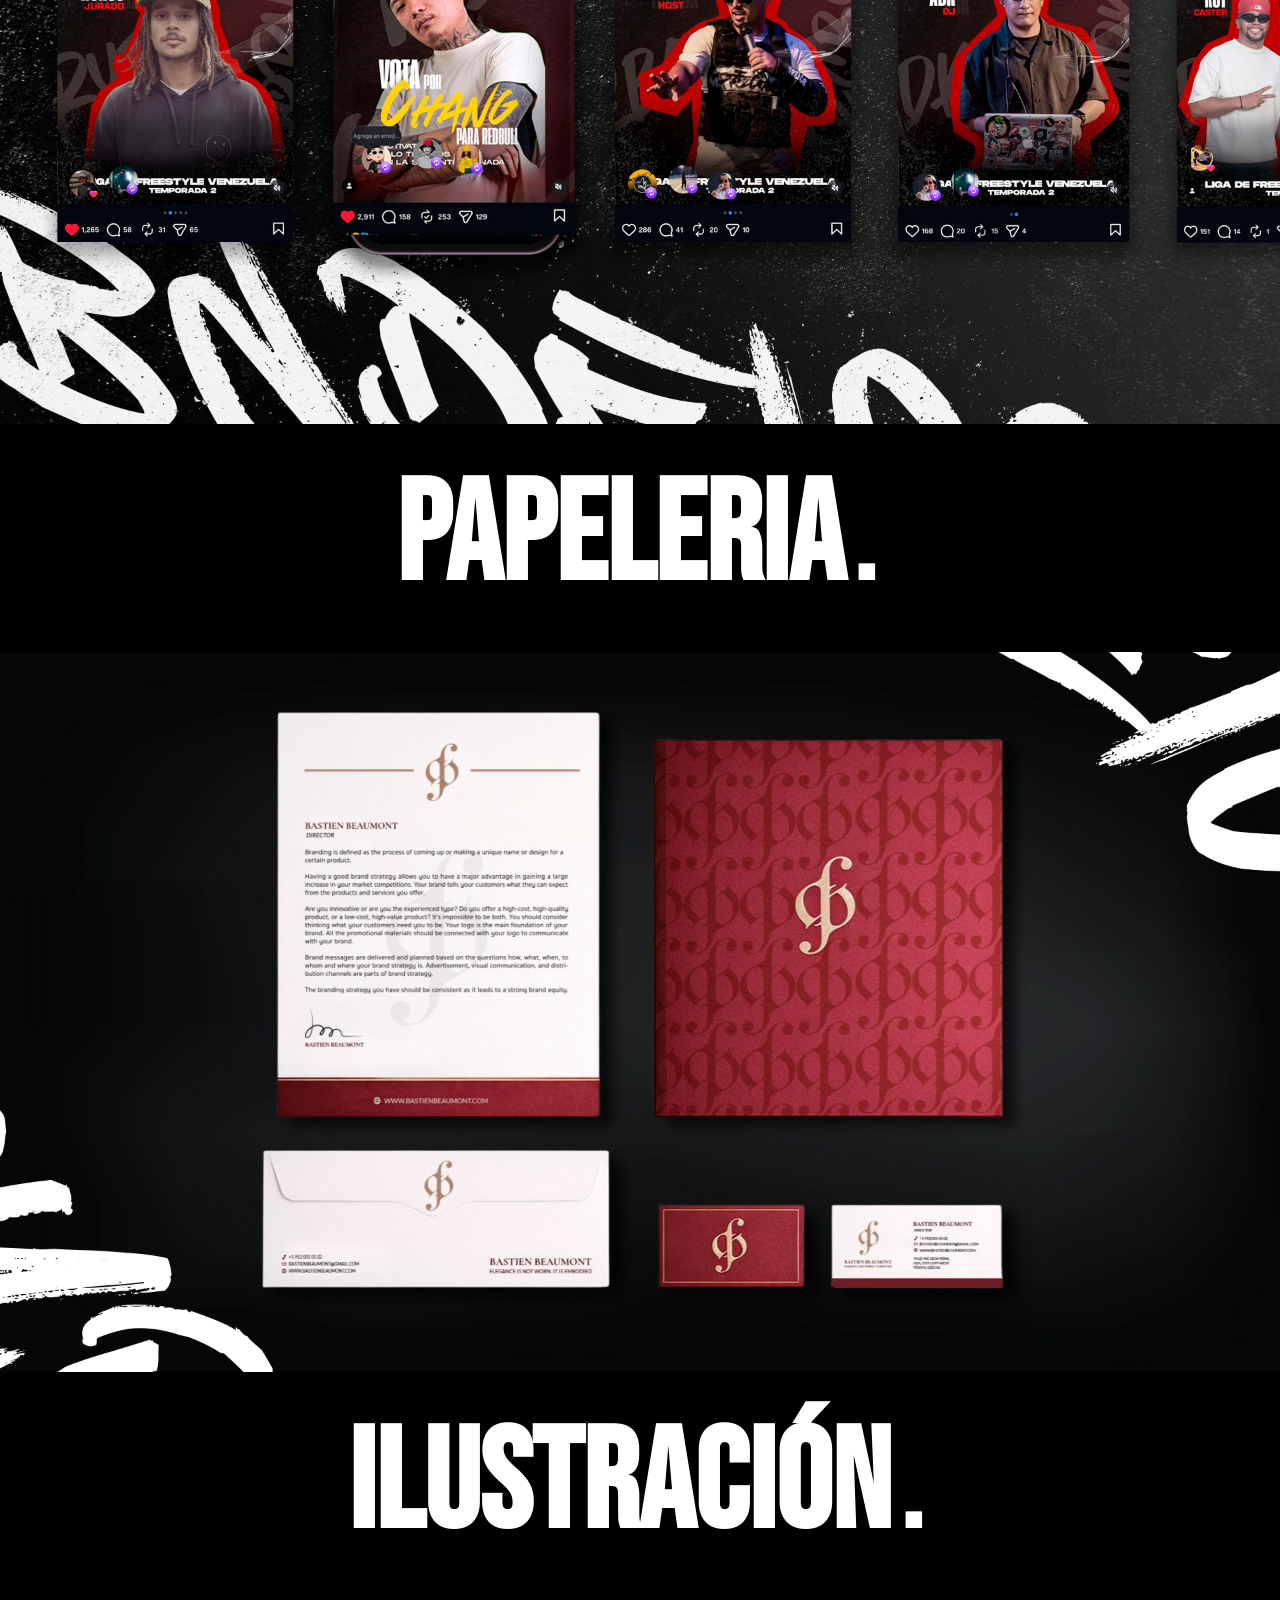
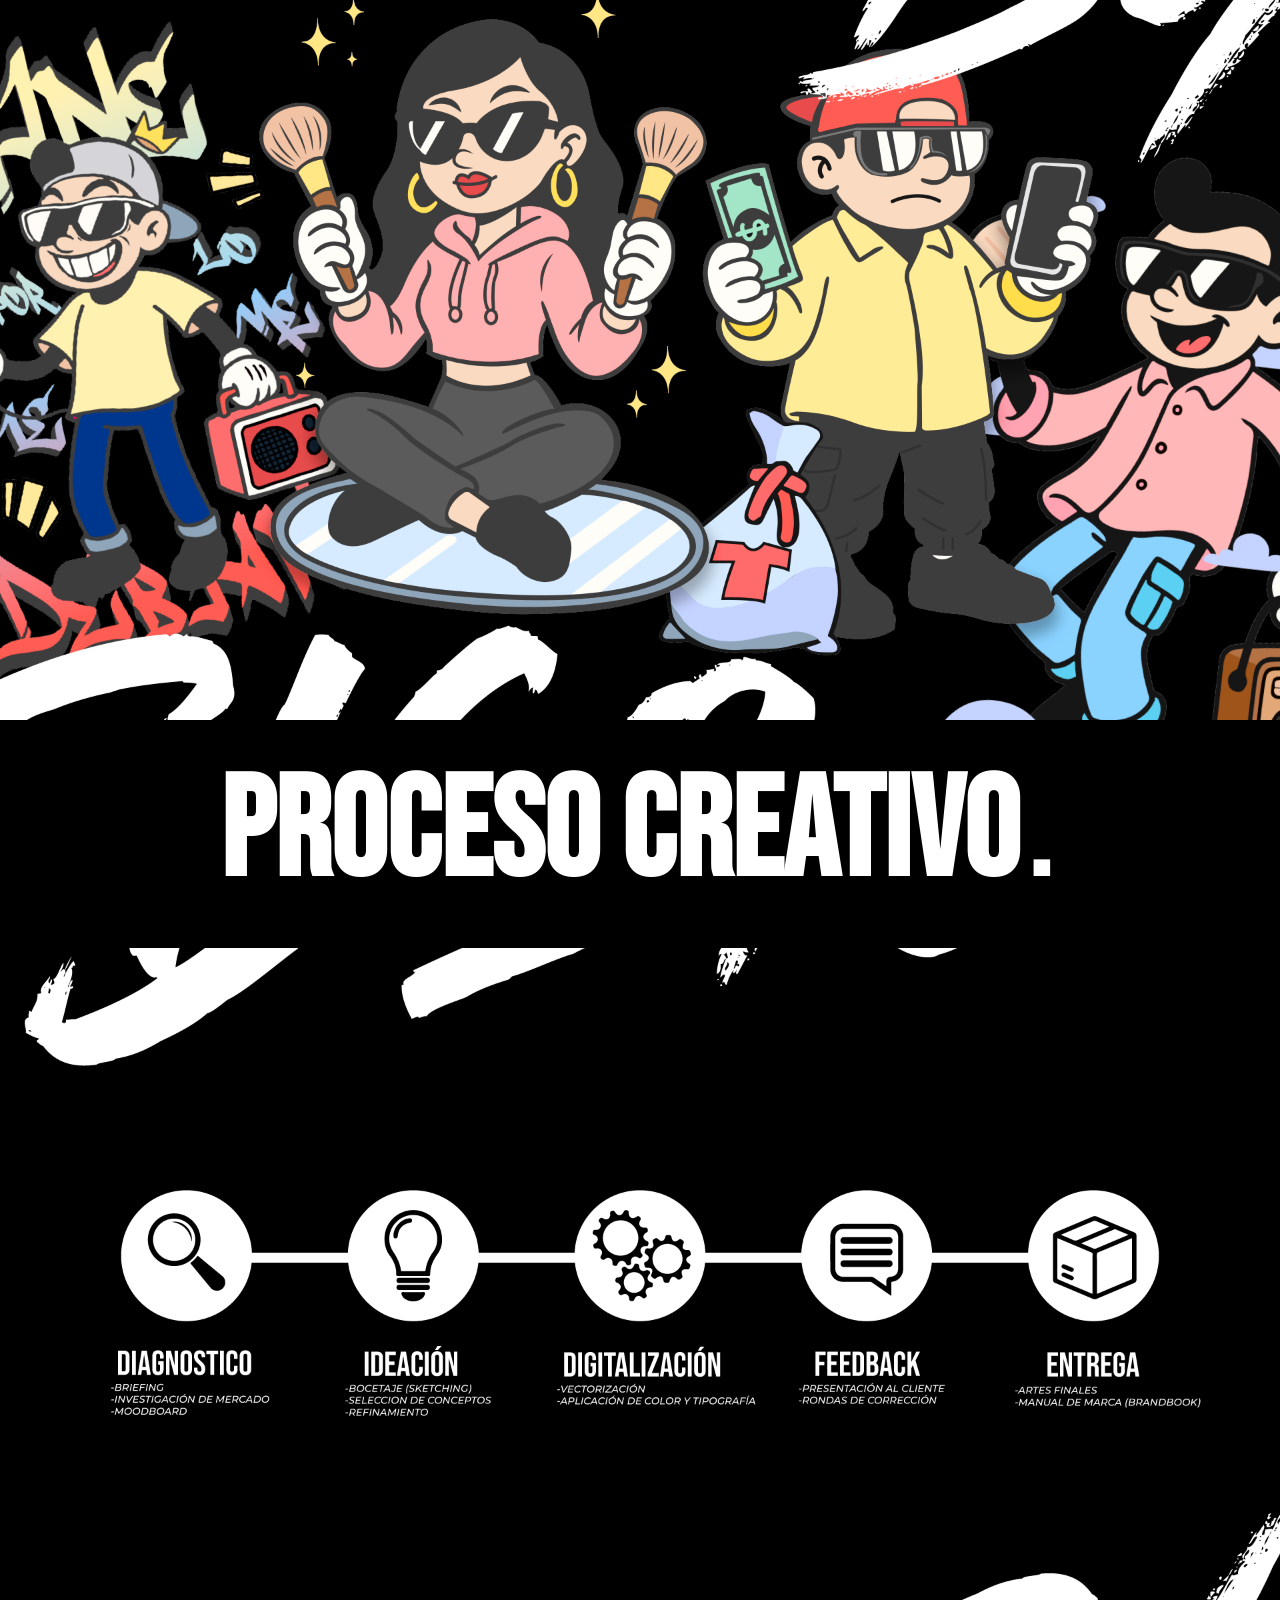
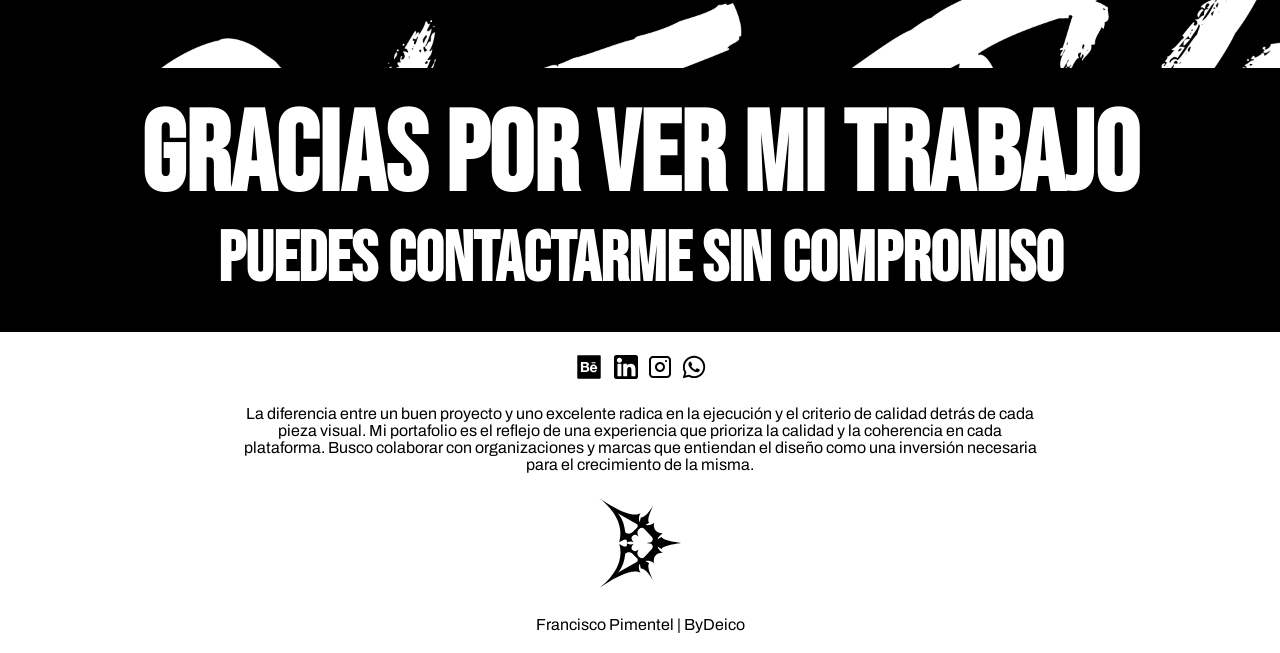
==== commit 3adc97f5: "Add footer and portfolio sections Add a new footer with styles and social icons, and expand portfoli" ====
--- a/index.html
+++ b/index.html
@@ -10,6 +10,7 @@
     <link rel="stylesheet" href="./css/nav.css" />
     <link rel="stylesheet" href="./css/presentacion.css" />
     <link rel="stylesheet" href="./css/mi-enfoque.css" />
+    <link rel="stylesheet" href="./css/footer.css" />
   </head>
   <body>
     <!--Barra de navegacion-->
@@ -138,7 +139,7 @@
       </div>
     </nav>
 
-    <!--Imagen 1: Presentacion-->
+    <!--Imagen Presentacion-->
     <div class="imagen presentacion">
       <img src="assets/Imagenes/portada.png" alt="Potada Portafolio" />
 
@@ -236,7 +237,7 @@
       </div>
     </div>
 
-    <!--Imagen 2: Sobre mi-->
+    <!--Imagen 1: Sobre mi-->
     <div class="imagen">
       <img src="./assets/Imagenes/sobremi.png" alt="Sobre mí" />
     </div>
@@ -246,9 +247,181 @@
       <h3 class="punto">Identidad Visual</h3>
     </div>
 
-    <!--Imagen 3: Identidad visual-->
+    <!--Imagen 2: Identidad visual-->
     <div class="imagen">
       <img src="./assets/Imagenes/branding.png" alt="Identidad visual" />
     </div>
+
+    <!--Seccion 3: Social media-->
+    <div class="seccion" id="socialmediav">
+      <h3 class="punto">Social Media</h3>
+    </div>
+
+    <!--Imagen 3: Social media-->
+    <div class="imagen">
+      <img src="./assets/Imagenes/socialmedia.png" alt="Social media" />
+    </div>
+
+    <!--Seccion 4: Papeleria-->
+    <div class="seccion" id="papeleriav">
+      <h3 class="punto">Papeleria</h3>
+    </div>
+
+    <!--Imagen 4: Papeleria-->
+    <div class="imagen">
+      <img src="./assets/Imagenes/papeleria.png" alt="Papeleria" />
+    </div>
+
+    <!--Seccion 5: Ilustración-->
+    <div class="seccion" id="ilustracionv">
+      <h3 class="punto">Ilustración</h3>
+    </div>
+
+    <!--Imagen 5: Ilustración-->
+    <div class="imagen">
+      <img src="./assets/Imagenes/ilustracion.png" alt="Ilustración" />
+    </div>
+
+    <!--Seccion 6: Proceso creativo-->
+    <div class="seccion" id="procesocreativov">
+      <h3 class="punto">Proceso creativo</h3>
+    </div>
+
+    <!--Imagen 6: Proceso creativo-->
+    <div class="imagen">
+      <img src="./assets/Imagenes/proceso.png" alt="Proceso creativo" />
+    </div>
+
+    <!--Fin del contenido-->
+    <footer>
+      <div class="seccion">
+        <h3>Gracias por ver mi trabajo</h3>
+        <h4>Puedes contactarme sin compromiso</h4>
+      </div>
+      <div class="final">
+        <div class="iconos">
+          <a href="https://www.behance.net/ByDeico" target="_blank">
+            <svg
+              width="30px"
+              height="30px"
+              viewBox="0 0 1024 1024"
+              xmlns="http://www.w3.org/2000/svg"
+              class="icon"
+            >
+              <path
+                d="M880 112H144c-17.7 0-32 14.3-32 32v736c0 17.7 14.3 32 32 32h736c17.7 0 32-14.3 32-32V144c0-17.7-14.3-32-32-32zM598.5 350.9h138.4v33.7H598.5v-33.7zM512 628.8a89.52 89.52 0 0 1-27 31c-11.8 8.2-24.9 14.2-38.8 17.7a167.4 167.4 0 0 1-44.6 5.7H236V342.1h161c16.3 0 31.1 1.5 44.6 4.3 13.4 2.8 24.8 7.6 34.4 14.1 9.5 6.5 17 15.2 22.3 26 5.2 10.7 7.9 24.1 7.9 40 0 17.2-3.9 31.4-11.7 42.9-7.9 11.5-19.3 20.8-34.8 28.1 21.1 6 36.6 16.7 46.8 31.7 10.4 15.2 15.5 33.4 15.5 54.8 0 17.4-3.3 32.3-10 44.8zM790.8 576H612.4c0 19.4 6.7 38 16.8 48 10.2 9.9 24.8 14.9 43.9 14.9 13.8 0 25.5-3.5 35.5-10.4 9.9-6.9 15.9-14.2 18.1-21.8h59.8c-9.6 29.7-24.2 50.9-44 63.7-19.6 12.8-43.6 19.2-71.5 19.2-19.5 0-37-3.2-52.7-9.3-15.1-5.9-28.7-14.9-39.9-26.5a121.2 121.2 0 0 1-25.1-41.2c-6.1-16.9-9.1-34.7-8.9-52.6 0-18.5 3.1-35.7 9.1-51.7 11.5-31.1 35.4-56 65.9-68.9 16.3-6.8 33.8-10.2 51.5-10 21 0 39.2 4 55 12.2a111.6 111.6 0 0 1 38.6 32.8c10.1 13.7 17.2 29.3 21.7 46.9 4.3 17.3 5.8 35.5 4.6 54.7zm-122-95.6c-10.8 0-19.9 1.9-26.9 5.6-7 3.7-12.8 8.3-17.2 13.6a48.4 48.4 0 0 0-9.1 17.4c-1.6 5.3-2.7 10.7-3.1 16.2H723c-1.6-17.3-7.6-30.1-15.6-39.1-8.4-8.9-21.9-13.7-38.6-13.7zm-248.5-10.1c8.7-6.3 12.9-16.7 12.9-31 .3-6.8-1.1-13.5-4.1-19.6-2.7-4.9-6.7-9-11.6-11.9a44.8 44.8 0 0 0-16.6-6c-6.4-1.2-12.9-1.8-19.3-1.7h-70.3v79.7h76.1c13.1.1 24.2-3.1 32.9-9.5zm11.8 72c-9.8-7.5-22.9-11.2-39.2-11.2h-81.8v94h80.2c7.5 0 14.4-.7 21.1-2.1s12.7-3.8 17.8-7.2c5.1-3.3 9.2-7.8 12.3-13.6 3-5.8 4.5-13.2 4.5-22.1 0-17.7-5-30.2-14.9-37.8z"
+              />
+            </svg>
+          </a>
+          <a href="https://www.linkedin.com/in/bydeico/" target="_blank">
+            <svg
+              height="24px"
+              width="24px"
+              version="1.1"
+              id="Layer_1"
+              xmlns="http://www.w3.org/2000/svg"
+              xmlns:xlink="http://www.w3.org/1999/xlink"
+              viewBox="0 0 382 382"
+              xml:space="preserve"
+            >
+              <path
+                d="M347.445,0H34.555C15.471,0,0,15.471,0,34.555v312.889C0,366.529,15.471,382,34.555,382h312.889
+	C366.529,382,382,366.529,382,347.444V34.555C382,15.471,366.529,0,347.445,0z M118.207,329.844c0,5.554-4.502,10.056-10.056,10.056
+	H65.345c-5.554,0-10.056-4.502-10.056-10.056V150.403c0-5.554,4.502-10.056,10.056-10.056h42.806
+	c5.554,0,10.056,4.502,10.056,10.056V329.844z M86.748,123.432c-22.459,0-40.666-18.207-40.666-40.666S64.289,42.1,86.748,42.1
+	s40.666,18.207,40.666,40.666S109.208,123.432,86.748,123.432z M341.91,330.654c0,5.106-4.14,9.246-9.246,9.246H286.73
+	c-5.106,0-9.246-4.14-9.246-9.246v-84.168c0-12.556,3.683-55.021-32.813-55.021c-28.309,0-34.051,29.066-35.204,42.11v97.079
+	c0,5.106-4.139,9.246-9.246,9.246h-44.426c-5.106,0-9.246-4.14-9.246-9.246V149.593c0-5.106,4.14-9.246,9.246-9.246h44.426
+	c5.106,0,9.246,4.14,9.246,9.246v15.655c10.497-15.753,26.097-27.912,59.312-27.912c73.552,0,73.131,68.716,73.131,106.472
+	L341.91,330.654L341.91,330.654z"
+              />
+            </svg>
+          </a>
+          <a href="https://www.instagram.com/bydeico/" target="_blank">
+            <svg
+              width="24px"
+              height="24px"
+              viewBox="0 0 24 24"
+              fill="none"
+              xmlns="http://www.w3.org/2000/svg"
+            >
+              <path
+                fill-rule="evenodd"
+                clip-rule="evenodd"
+                d="M12 7C9.23858 7 7 9.23858 7 12C7 14.7614 9.23858 17 12 17C14.7614 17 17 14.7614 17 12C17 9.23858 14.7614 7 12 7ZM9 12C9 13.6569 10.3431 15 12 15C13.6569 15 15 13.6569 15 12C15 10.3431 13.6569 9 12 9C10.3431 9 9 10.3431 9 12Z"
+              />
+              <path
+                d="M18 5C17.4477 5 17 5.44772 17 6C17 6.55228 17.4477 7 18 7C18.5523 7 19 6.55228 19 6C19 5.44772 18.5523 5 18 5Z"
+              />
+              <path
+                fill-rule="evenodd"
+                clip-rule="evenodd"
+                d="M5 1C2.79086 1 1 2.79086 1 5V19C1 21.2091 2.79086 23 5 23H19C21.2091 23 23 21.2091 23 19V5C23 2.79086 21.2091 1 19 1H5ZM19 3H5C3.89543 3 3 3.89543 3 5V19C3 20.1046 3.89543 21 5 21H19C20.1046 21 21 20.1046 21 19V5C21 3.89543 20.1046 3 19 3Z"
+              />
+            </svg>
+          </a>
+          <a href="https://wa.me/584142463942" target="_blank">
+            <?xml version="1.0" encoding="utf-8"?>
+            <!-- Uploaded to: SVG Repo, www.svgrepo.com, Generator: SVG Repo Mixer Tools -->
+            <svg
+              width="24px"
+              height="24px"
+              viewBox="0 0 32 32"
+              version="1.1"
+              xmlns="http://www.w3.org/2000/svg"
+            >
+              <title>whatsapp</title>
+              <path
+                d="M26.576 5.363c-2.69-2.69-6.406-4.354-10.511-4.354-8.209 0-14.865 6.655-14.865 14.865 0 2.732 0.737 5.291 2.022 7.491l-0.038-0.070-2.109 7.702 7.879-2.067c2.051 1.139 4.498 1.809 7.102 1.809h0.006c8.209-0.003 14.862-6.659 14.862-14.868 0-4.103-1.662-7.817-4.349-10.507l0 0zM16.062 28.228h-0.005c-0 0-0.001 0-0.001 0-2.319 0-4.489-0.64-6.342-1.753l0.056 0.031-0.451-0.267-4.675 1.227 1.247-4.559-0.294-0.467c-1.185-1.862-1.889-4.131-1.889-6.565 0-6.822 5.531-12.353 12.353-12.353s12.353 5.531 12.353 12.353c0 6.822-5.53 12.353-12.353 12.353h-0zM22.838 18.977c-0.371-0.186-2.197-1.083-2.537-1.208-0.341-0.124-0.589-0.185-0.837 0.187-0.246 0.371-0.958 1.207-1.175 1.455-0.216 0.249-0.434 0.279-0.805 0.094-1.15-0.466-2.138-1.087-2.997-1.852l0.010 0.009c-0.799-0.74-1.484-1.587-2.037-2.521l-0.028-0.052c-0.216-0.371-0.023-0.572 0.162-0.757 0.167-0.166 0.372-0.434 0.557-0.65 0.146-0.179 0.271-0.384 0.366-0.604l0.006-0.017c0.043-0.087 0.068-0.188 0.068-0.296 0-0.131-0.037-0.253-0.101-0.357l0.002 0.003c-0.094-0.186-0.836-2.014-1.145-2.758-0.302-0.724-0.609-0.625-0.836-0.637-0.216-0.010-0.464-0.012-0.712-0.012-0.395 0.010-0.746 0.188-0.988 0.463l-0.001 0.002c-0.802 0.761-1.3 1.834-1.3 3.023 0 0.026 0 0.053 0.001 0.079l-0-0.004c0.131 1.467 0.681 2.784 1.527 3.857l-0.012-0.015c1.604 2.379 3.742 4.282 6.251 5.564l0.094 0.043c0.548 0.248 1.25 0.513 1.968 0.74l0.149 0.041c0.442 0.14 0.951 0.221 1.479 0.221 0.303 0 0.601-0.027 0.889-0.078l-0.031 0.004c1.069-0.223 1.956-0.868 2.497-1.749l0.009-0.017c0.165-0.366 0.261-0.793 0.261-1.242 0-0.185-0.016-0.366-0.047-0.542l0.003 0.019c-0.092-0.155-0.34-0.247-0.712-0.434z"
+              ></path>
+            </svg>
+          </a>
+        </div>
+        <p>
+          La diferencia entre un buen proyecto y uno excelente radica en la ejecución y el criterio
+          de calidad detrás de cada pieza visual. Mi portafolio es el reflejo de una experiencia que
+          prioriza la calidad y la coherencia en cada plataforma. Busco colaborar con organizaciones
+          y marcas que entiendan el diseño como una inversión necesaria para el crecimiento de la
+          misma.
+        </p>
+        <div class="logo-deico">
+          <svg
+            class="nav-svg"
+            version="1.1"
+            id="Capa_1"
+            xmlns="http://www.w3.org/2000/svg"
+            xmlns:xlink="http://www.w3.org/1999/xlink"
+            x="0px"
+            y="0px"
+            viewBox="0 0 1080 1080"
+            style="enable-background: new 0 0 1080 1080"
+            xml:space="preserve"
+          >
+            <g>
+              <path
+                class="st0"
+                d="M658.8,548.85c21.11,11.29,25.69,39.57,9.22,56.95l-82.76,87.3c-14.52,15.32-39.01,15.05-53.19-0.58l-6.9-7.65
+		c-13.64-15.13-17.04-36.9-8.66-55.47l8.65-19.18l-19.99,12.58c-13.68,8.61-31.5,6.56-42.88-4.92l-6.21-6.27
+		c-14.33-14.47-6.64-33.72,4.46-50.8l11.7-13.65c-39.26,21.46-74.61-4.15-74.61-4.15c15.6,78.03-81.68,4.39-81.68,4.39
+		c79.04,270.44-208.7,472.46-222.36,481.86C473.53,768.31,545.64,863.8,545.64,863.8c-35.11-66.32-5.85-98.51-5.85-98.51
+		c0,26.33,9.75,49.74,9.75,49.74c61.44-2.93,139.47,140.45,139.47,140.45c-90.7-173.61-48.77-197.01-48.77-197.01l-42.91-25.36
+		c80.95-7.8,94.61,30.23,94.61,30.23c-20.48-126.79,94.61-118.01,94.61-118.01c-63.4-41.94-52.67-68.27-52.67-68.27
+		c2.93,9.75,41.94,27.31,41.94,27.31C781.66,563.41,986.48,540,986.48,540h-0.07c0,0-204.82-23.41-210.67-64.37
+		c0,0-39.01,17.56-41.94,27.31c0,0-10.73-26.33,52.67-68.27c0,0-115.09,8.78-94.61-118.01c0,0-13.65,38.04-94.61,30.23l42.91-25.36
+		c0,0-41.94-23.41,48.77-197.01c0,0-78.02,143.37-139.47,140.45c0,0-9.75,23.41-9.75,49.74c0,0-29.26-32.19,5.85-98.51
+		c0,0-72.11,95.49-452.04-165.46c13.66,9.41,301.39,211.43,222.36,481.86c0,0,97.29-73.64,81.68,4.39c0,0,35.35-25.6,74.61-4.15
+		l-11.7-13.65c-11.1-17.08-18.79-36.33-4.46-50.8l6.21-6.27c11.37-11.48,29.2-13.53,42.88-4.92l19.99,12.58l-8.65-19.18
+		c-8.37-18.57-4.98-40.33,8.66-55.47l6.9-7.65c14.18-15.63,38.67-15.9,53.19-0.58l82.76,87.3c16.47,17.37,11.89,45.66-9.22,56.95
+		l-49.78,7.79L658.8,548.85z M509.62,372.24l-46.11,47.52c-17.05,17.57-42.76,23.64-65.87,15.53v0
+		c-10.6-3.72-18.03-13.27-19.16-24.45C365.12,278.28,299,218.42,299,218.42l205.27,116.43C517.86,342.56,520.5,361.03,509.62,372.24
+		z M504.34,745.15L299.07,861.58c0,0,66.12-59.87,79.48-192.43c1.13-11.18,8.56-20.73,19.16-24.45v0
+		c23.11-8.11,48.82-2.05,65.87,15.53l46.11,47.52C520.58,718.97,517.93,737.44,504.34,745.15z"
+              />
+            </g>
+          </svg>
+        </div>
+        <p>Francisco Pimentel | ByDeico</p>
+      </div>
+    </footer>
   </body>
 </html>
--- a/css/index.css
+++ b/css/index.css
@@ -51,9 +51,8 @@
   color: white;
 
   display: flex;
-  flex-direction: row;
+  flex-direction: column;
   align-items: center;
-  flex-wrap: wrap;
   justify-content: space-around;
 
   padding: 30px 30px;
--- a/css/footer.css
+++ b/css/footer.css
@@ -0,0 +1,47 @@
+footer div.seccion {
+  gap: 0;
+}
+
+footer div.seccion h3 {
+  font-size: calc(var(--fs-titulo) / 1.25);
+  line-height: 120px;
+}
+footer div.seccion h4 {
+  font-size: calc(var(--fs-titulo) / 2);
+}
+
+footer div.final {
+  display: flex;
+  flex-direction: column;
+  align-items: center;
+  justify-content: center;
+  gap: 20px;
+  padding: 20px;
+}
+
+footer div.final div.iconos {
+  display: flex;
+  gap: 10px;
+  align-items: center;
+  justify-content: center;
+}
+footer div.final a {
+  text-decoration: none;
+  color: black;
+  fill: black;
+}
+
+footer div.logo-deico svg {
+  fill: black;
+  width: 100px;
+  height: auto;
+}
+
+footer div.final svg {
+  fill: black;
+}
+
+footer div.final p {
+  max-width: 800px;
+  text-align: center;
+}
